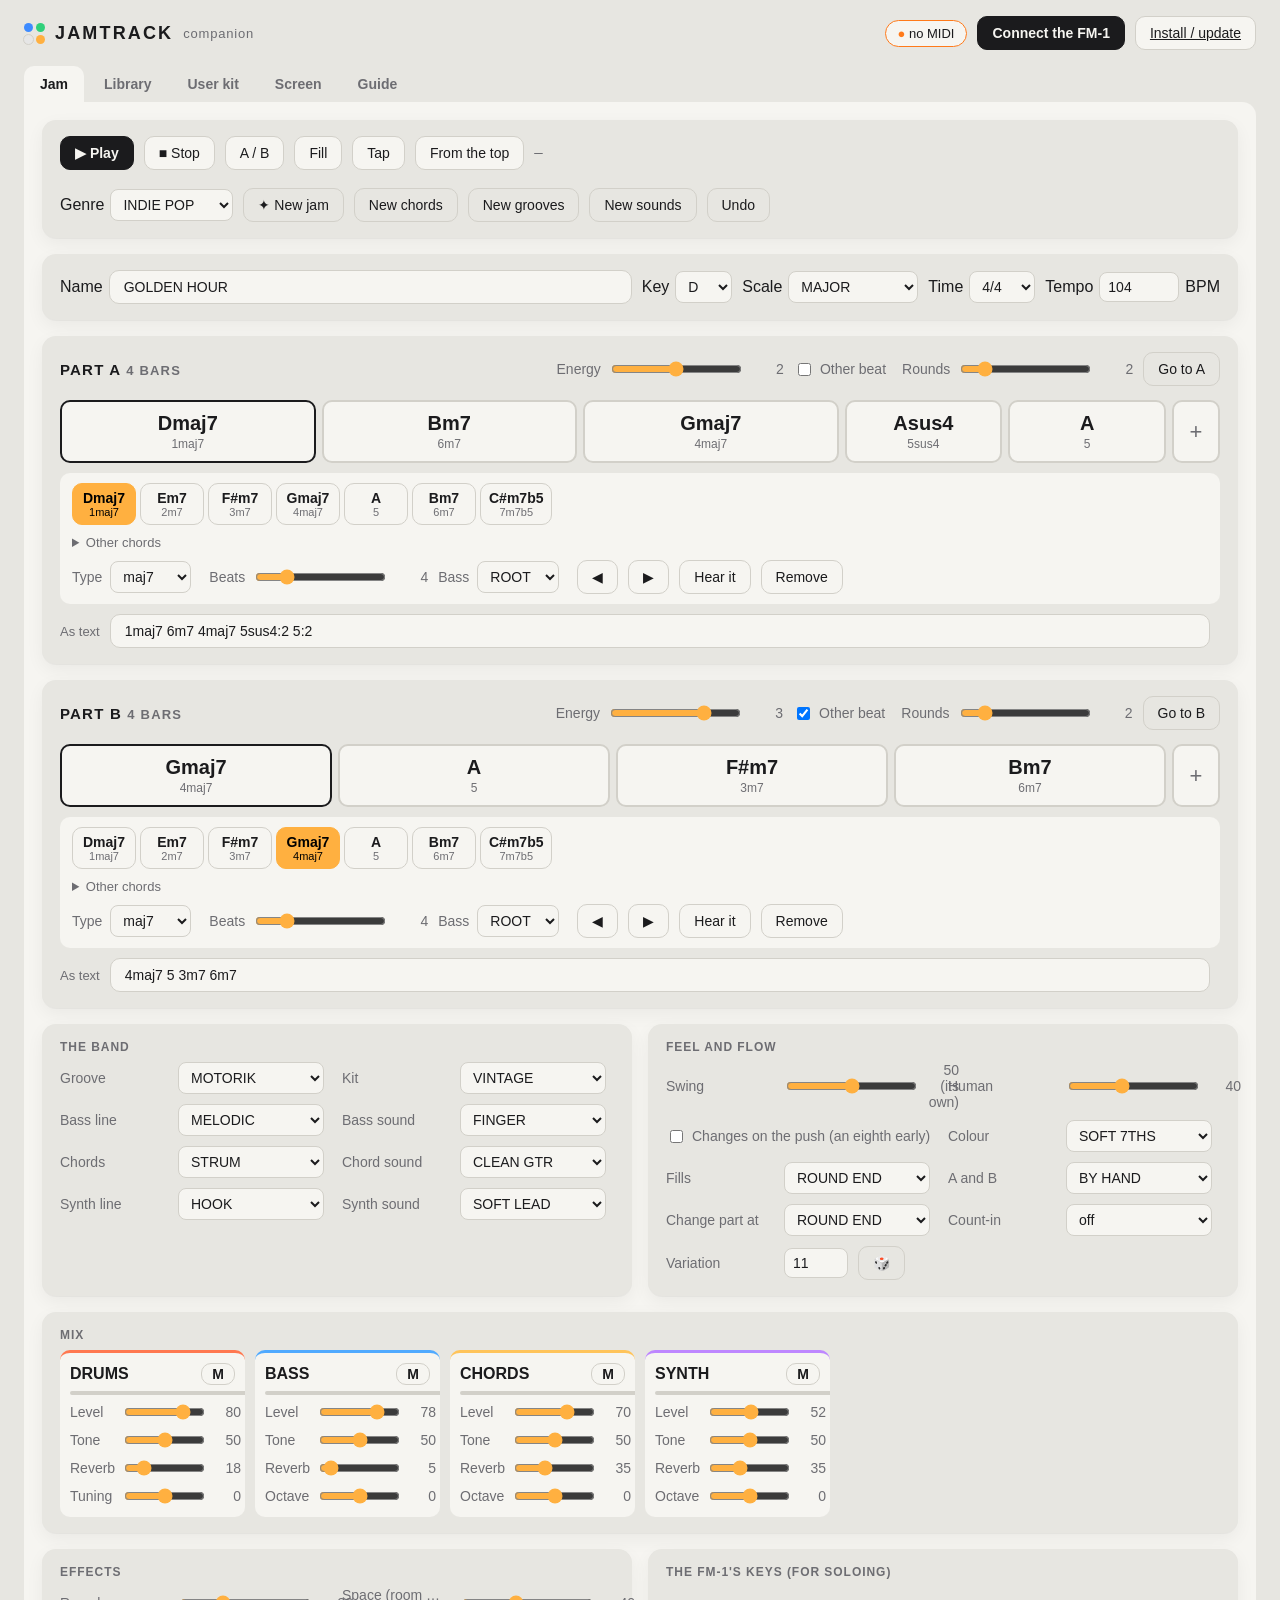
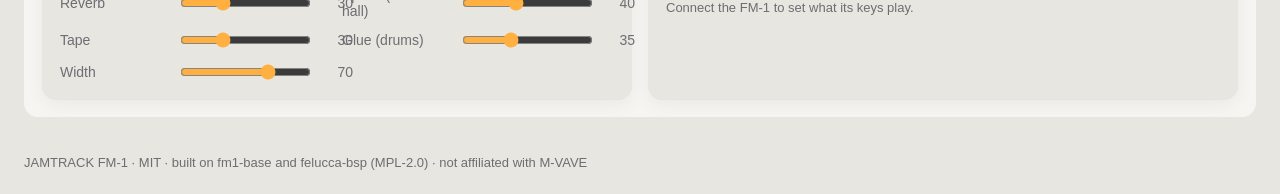
==== companion/index.html @ 39dc0512 "JAMTRACK 0.1: a backing band for the M-VAVE FM-1 Drums, bass, chords and a synth line that follow a " ====
<!doctype html>
<!-- SPDX-License-Identifier: MIT -->
<!-- Copyright (c) 2026 Philip Bos -->
<html lang="en">
<head>
<meta charset="utf-8">
<meta name="viewport" content="width=device-width, initial-scale=1">
<title>JAMTRACK Companion</title>
<meta name="description" content="Edit, save and share jams for JAMTRACK, the backing-band firmware for the M-VAVE FM-1">
<link rel="stylesheet" href="app.css">
<link rel="stylesheet" href="jam.css">
<link rel="icon" href="data:image/svg+xml,%3Csvg xmlns='http://www.w3.org/2000/svg' viewBox='0 0 32 32'%3E%3Crect width='32' height='32' rx='7' fill='%23111'/%3E%3Crect x='6' y='16' width='4' height='10' rx='1' fill='%23ffb040'/%3E%3Crect x='12' y='9' width='4' height='17' rx='1' fill='%23ffb040'/%3E%3Crect x='18' y='13' width='4' height='13' rx='1' fill='%23ffb040'/%3E%3Crect x='24' y='6' width='4' height='20' rx='1' fill='%23ffb040'/%3E%3C/svg%3E">
</head>
<body>
<header class="top">
  <div class="brand">
    <span class="dots"><i class="c1"></i><i class="c2"></i><i class="c3"></i><i class="c4"></i></span>
    <span class="name">JAMTRACK</span><span class="sub">companion</span>
  </div>
  <div class="conn">
    <span id="status" class="pill off">not connected</span>
    <button type="button" id="connect" class="primary">Connect the FM-1</button>
    <a class="btn" href="flasher/">Install / update</a>
  </div>
</header>

<nav class="tabs" role="tablist">
  <button type="button" role="tab" data-tab="jam" aria-selected="true">Jam</button>
  <button type="button" role="tab" data-tab="library">Library</button>
  <button type="button" role="tab" data-tab="kit">User kit</button>
  <button type="button" role="tab" data-tab="screen">Screen</button>
  <button type="button" role="tab" data-tab="guide">Guide</button>
</nav>

<main>
  <!-- ================================================================ the jam -->
  <section id="tab-jam" class="tab" role="tabpanel">
    <div class="card transport">
      <div class="row wrap gap between">
        <div class="row gap wrap">
          <button type="button" id="t-play" class="primary">▶ Play</button>
          <button type="button" id="t-stop">■ Stop</button>
          <button type="button" id="t-part">A / B</button>
          <button type="button" id="t-fill">Fill</button>
          <button type="button" id="t-tap">Tap</button>
          <button type="button" id="t-top">From the top</button>
        </div>
        <div class="live mono" id="live">—</div>
      </div>
      <div class="row wrap gap gen">
        <label>Genre <select id="g-genre"></select></label>
        <button type="button" id="g-all" class="ghost">✦ New jam</button>
        <button type="button" id="g-prog" class="ghost">New chords</button>
        <button type="button" id="g-groove" class="ghost">New grooves</button>
        <button type="button" id="g-sound" class="ghost">New sounds</button>
        <button type="button" id="g-undo" class="ghost">Undo</button>
      </div>
      <p id="jam-msg" class="msg" role="status"></p>
    </div>

    <div class="card">
      <div class="row wrap gap">
        <label class="grow">Name <input id="j-name" maxlength="15" spellcheck="false"></label>
        <label>Key <select id="j-key"></select></label>
        <label>Scale <select id="j-mode"></select></label>
        <label>Time <select id="j-meter"></select></label>
        <label>Tempo <input id="j-bpm" type="number" min="40" max="240" step="0.5"> BPM</label>
      </div>
    </div>

    <div class="parts">
      <div class="card part" data-part="0"></div>
      <div class="card part" data-part="1"></div>
    </div>

    <div class="grid2">
      <div class="card"><h3>The band</h3><div id="band" class="fields"></div></div>
      <div class="card"><h3>Feel and flow</h3><div id="feel" class="fields"></div></div>
      <div class="card"><h3>Mix</h3><div id="mix" class="mixer"></div></div>
      <div class="card"><h3>Effects</h3><div id="fx" class="fields"></div></div>
      <div class="card"><h3>The FM-1's keys (for soloing)</h3><div id="keys" class="fields"></div></div>
    </div>
  </section>

  <!-- ================================================================ the library -->
  <section id="tab-library" class="tab" role="tabpanel" hidden>
    <div class="card">
      <div class="row between wrap gap">
        <h2>On the FM-1</h2>
        <div class="row gap"><button type="button" id="lib-refresh" class="ghost">Refresh</button>
          <button type="button" id="lib-backup" class="ghost">Back up all as a file</button></div>
      </div>
      <p class="muted small">32 places for your jams. <b>Save here</b> stores the jam that is playing.</p>
      <ol id="lib-user" class="slots"></ol>
      <p id="lib-msg" class="msg" role="status"></p>
    </div>
    <div class="card">
      <div class="row between wrap gap">
        <h2>On this computer</h2>
        <div class="row gap"><label class="btn">Import jam files <input type="file" id="lib-import" accept=".json,.jam" multiple hidden></label>
          <button type="button" id="lib-keep" class="ghost">Keep the jam playing here</button></div>
      </div>
      <p class="muted small">Kept in this browser, and as files you can share: as many as you like.</p>
      <ol id="lib-local" class="slots"></ol>
    </div>
    <div class="card">
      <h2>Factory jams</h2>
      <ol id="lib-factory" class="slots"></ol>
    </div>
  </section>

  <!-- ================================================================ the user kit -->
  <section id="tab-kit" class="tab" role="tabpanel" hidden>
    <div class="card">
      <div class="row between wrap gap">
        <h2>The user kit</h2>
        <span id="kit-free" class="muted mono"></span>
      </div>
      <p class="muted small">One sample a drum. Drop a WAV on a drum, or press its <b>Choose</b>. A drum left empty plays the
        STUDIO kit's. On the FM-1: <b>ENV</b> → SOUNDS → KIT: <b>USER</b>. Bright drums (hats, cymbals, percussion) are kept
        as 8-bit mu-law, which never hisses; the others as ADPCM, which holds twice as long.</p>
      <ol id="kit-list" class="slots kit"></ol>
      <div class="progress" hidden id="kit-prog"><i></i></div>
      <p id="kit-msg" class="msg" role="status"></p>
    </div>
  </section>

  <!-- ================================================================ the screen -->
  <section id="tab-screen" class="tab" role="tabpanel" hidden>
    <div class="card screen-card">
      <div class="row between wrap gap">
        <h2>The FM-1's screen</h2>
        <div class="row gap"><span id="mr-rate" class="muted mono"></span>
          <label class="chk"><input type="checkbox" id="mr-control"> Play it from here</label>
          <button type="button" id="mr-shot" class="ghost">Save PNG</button></div>
      </div>
      <div class="device">
        <canvas id="mr-canvas" width="240" height="240" class="lcd" aria-label="the FM-1's screen, live"></canvas>
        <div id="panel" class="panel" aria-label="the FM-1's panel"></div>
      </div>
      <p id="mr-msg" class="msg" role="status">Connect the FM-1: its screen shows here, pixel for pixel.</p>
    </div>
  </section>

  <!-- ================================================================ the guide -->
  <section id="tab-guide" class="tab guide" role="tabpanel" hidden>
    <div class="card">
      <h2>JAMTRACK in a minute</h2>
      <ol>
        <li><b>PLAY</b> starts the band, <b>PLAY</b> again stops it. <b>REC</b> taps the tempo.</li>
        <li><b>SEQ</b> switches between part <b>A</b> and part <b>B</b> (a verse and a chorus): the change comes at the end of the
          progression, with a fill. Hold <b>SEQ</b> for a fill now.</li>
        <li>Turn <b>ALGORITHM</b> to pick a genre and <b>PRESETS</b> to browse its jams; the one you stop on starts 2 s later, at the next bar (<b>OCT+</b>: now, <b>OCT-</b>: never mind). The last in each genre's list makes a new one.</li>
        <li>Press <b>ARP</b> for a new jam in the genre <b>ALGORITHM</b> shows. On a page group it changes only that: the
          chords on EDIT, the grooves on LFO, the sounds on ENV. <b>OCT-</b> and <b>OCT+</b> together undo.</li>
        <li>Hold <b>SEL</b> and press a key: the jam moves to that key. The numbers stay, so the song stays.</li>
        <li>The keys play along on their own sound (a lead, by default): hold <b>SEL</b> and turn <b>SELECT</b> to change it, or GLO → KEYS. Their lights show the chord playing (bright) and the scale (dim).</li>
        <li><b>SAVE</b>, then <b>SAVE</b> again, keeps the jam in one of 32 places.</li>
      </ol>
    </div>
    <div class="card">
      <h2>Nashville numbers</h2>
      <p>Chords are written by their place in the key: in C major <b>1</b> is C, <b>4</b> is F, <b>5</b> is G, <b>6m</b> is
        A minor. Change the key and the whole progression moves with it. Leave the quality out and the scale picks it
        (AUTO; the jam's COLOR turns those into 7ths and 9ths). Write one in to choose: <code>maj7 m7 7 m7b5 sus2 sus4 add9
        maj9 m9 9 6 m6 7sus4 m11 dim dim7 + mM7 madd9 13 6/9 5</code>. <code>b7</code> and <code>#4</code> are borrowed
        chords; <code>/3 /5 /7</code> put that note in the bass, <code>/1</code> the key's root (a pedal); <code>:2</code>
        makes a chord last two beats (one bar when left out).</p>
      <p class="mono">1maj7 6m7 4maj7 5sus4:2 5:2 &nbsp;·&nbsp; 1m7 47 &nbsp;·&nbsp; 17:16 47:8 17:8 57:4 47:4 17:4 57:4</p>
    </div>
    <div class="card">
      <h2>With a loop pedal</h2>
      <p>Connect the pedal's MIDI out to the FM-1's MIDI in (the 3.5 mm TRS jack, or USB through a computer). Set the
        pedal to send <b>MIDI clock</b> and <b>START/STOP</b>. Then:</p>
      <ul>
        <li>JAMTRACK follows the pedal's tempo whenever its clock runs (the screen shows <b>EXT</b> instead of BPM).</li>
        <li>The pedal's START starts the band on its first clock tick, which is the downbeat. Its STOP stops the band.</li>
        <li>Record a loop at the pedal's tempo, then start the band from the pedal: they play in time, every round.</li>
        <li>No clock from your pedal? Tap the tempo with <b>REC</b> (or a footswitch on CC 83) while you play.</li>
      </ul>
      <p>GLO → MIDI: <b>CLOCK IN</b> (FOLLOW or IGNORE), <b>CLOCK OUT</b> over USB, the <b>CHANNEL</b>, <b>START/STOP</b> from MIDI.</p>
    </div>
    <div class="card">
      <h2>MIDI control (footswitches)</h2>
      <table class="cc">
        <tr><th>CC</th><th>does</th><th>CC</th><th>does</th></tr>
        <tr><td>80</td><td>play / stop</td><td>88–91</td><td>mute drums, bass, chords, synth (toggle)</td></tr>
        <tr><td>81</td><td>part A / B</td><td>92 / 93</td><td>part A / part B</td></tr>
        <tr><td>82</td><td>fill</td><td>24–27</td><td>mute drums, bass, chords, synth (held: 127 on, 0 off)</td></tr>
        <tr><td>83</td><td>tap tempo</td><td>20–23</td><td>level of drums, bass, chords, synth</td></tr>
        <tr><td>84</td><td>from the top</td><td>1</td><td>energy of the part</td></tr>
        <tr><td>85 / 86</td><td>next / previous jam</td><td>PC n</td><td>jam n (0–31 yours, 32 on the factory's)</td></tr>
        <tr><td>87</td><td>stop (with the ending, if STOP MODE says)</td><td>notes</td><td>played on the synth's sound</td></tr>
      </table>
      <p class="muted small">A footswitch's press (value 64 or more after less) acts; its release does nothing.</p>
    </div>
    <div class="card">
      <h2>The panel</h2>
      <table class="cc">
        <tr><td>PLAY</td><td>start / stop</td><td>HOME</td><td>the PLAY page (held: what this page does)</td></tr>
        <tr><td>SEQ</td><td>part A / B (held: fill)</td><td>EDIT</td><td>the progression: SELECT picks a chord, keys set its number (C = 1), OCT+ adds, OCT- removes</td></tr>
        <tr><td>REC</td><td>tap tempo (held: from the top)</td><td>ENV</td><td>SOUNDS · MIX · TONE · REVERB SENDS · OCTAVES</td></tr>
        <tr><td>ARP</td><td>generate (held: a whole new jam)</td><td>LFO</td><td>STYLES · FEEL · PART · FLOW</td></tr>
        <tr><td>SEL</td><td>edit part A or B (held + key: the key)</td><td>FX</td><td>EFFECTS (held + keys: mutes, fill, break)</td></tr>
        <tr><td>SAVE</td><td>save the jam</td><td>GLO</td><td>SONG · MIDI · SYSTEM · KEYS · USER KIT</td></tr>
        <tr><td>SELECT</td><td>tempo (EDIT: the chord; SEL held: the keys' sound)</td><td>ALGORITHM</td><td>the genre: PRESETS browses it, ARP draws from it</td></tr>
        <tr><td>PRESETS</td><td>browse the jams</td><td>K1–K4</td><td>the page's four settings</td></tr>
      </table>
    </div>
  </section>
</main>

<footer class="foot muted small">JAMTRACK FM-1 · MIT · built on fm1-base and felucca-bsp (MPL-2.0) · not affiliated with M-VAVE</footer>
<script type="module" src="app.js"></script>
</body>
</html>
---- companion/app.css ----
/* SPDX-License-Identifier: MIT
 * Copyright (c) 2026 Philip Bos */
:root {
  --bg: #e7e6e1; --card: #f6f5f1; --ink: #1b1b1d; --muted: #6d6d72; --line: #d2d0c9; --screen: #000;
  --k1: #3d8bff; --k2: #30d07a; --k3: #9a9aa2; --k3s: #e6e6e6; --k4: #ff7a1a; --rec: #ff3c3c;
  --radius: 14px; --shadow: 0 1px 0 rgba(0,0,0,.04), 0 6px 18px rgba(0,0,0,.05);
  font-family: ui-sans-serif, -apple-system, "Segoe UI", Roboto, "Helvetica Neue", Arial, sans-serif;
  color-scheme: light;
}
@media (prefers-color-scheme: dark) {
  :root { --bg: #131315; --card: #1c1c1f; --ink: #ececec; --muted: #8d8d95; --line: #2c2c31; --k3: #c8c8cc; color-scheme: dark; }
}
* { box-sizing: border-box; }
[hidden] { display: none !important; }
html, body { margin: 0; background: var(--bg); color: var(--ink); }
body { min-height: 100vh; display: flex; flex-direction: column; }
a { color: inherit; }
h2 { font-size: 15px; letter-spacing: .08em; text-transform: uppercase; margin: 0 0 12px; font-weight: 700; }
h3 { font-size: 12px; letter-spacing: .08em; text-transform: uppercase; color: var(--muted); margin: 0 0 8px; }
code, .mono { font-family: ui-monospace, "SF Mono", Menlo, Consolas, monospace; font-size: 12px; }
.muted { color: var(--muted); } .small { font-size: 13px; }
.row { display: flex; align-items: center; } .between { justify-content: space-between; } .wrap { flex-wrap: wrap; }
.gap { gap: 10px; }
button, .btn, select, input[type=text], input:not([type]) {
  font: inherit; font-size: 14px; border-radius: 10px; border: 1px solid var(--line); background: var(--card); color: var(--ink);
  padding: 8px 14px; cursor: pointer;
}
input:not([type]) { cursor: text; width: 17ch; text-transform: uppercase; }
button:hover:not(:disabled), .btn:hover { border-color: var(--muted); }
button:disabled { opacity: .45; cursor: default; }
button.primary { background: var(--ink); color: var(--card); border-color: var(--ink); font-weight: 600; }
button.ghost { background: transparent; }
button.toggle[aria-pressed=true] { background: var(--k2); border-color: var(--k2); color: #000; font-weight: 700; }
#snd-freeze[aria-pressed=true] { background: var(--k1); border-color: var(--k1); }
button:focus-visible, .btn:focus-within { outline: 2px solid var(--k1); outline-offset: 2px; }

.top { display: flex; justify-content: space-between; align-items: center; padding: 16px 24px; gap: 12px; flex-wrap: wrap; }
.brand { display: flex; align-items: center; gap: 10px; }
.brand .name { font-weight: 800; letter-spacing: .14em; font-size: 18px; }
.brand .sub { color: var(--muted); font-size: 13px; letter-spacing: .06em; }
.dots { display: grid; grid-template-columns: 9px 9px; gap: 3px; }
.dots i { width: 9px; height: 9px; border-radius: 50%; display: block; }
.c1 { background: var(--k1); } .c2 { background: var(--k2); } .c3 { background: var(--k3s); outline: 1px solid var(--line); } .c4 { background: var(--k4); }
.conn { display: flex; align-items: center; gap: 10px; }
.pill { border-radius: 99px; padding: 5px 12px; font-size: 13px; border: 1px solid var(--line); background: var(--card); }
.pill.on { border-color: var(--k2); } .pill.on::before { content: "● "; color: var(--k2); }
.pill.warn { border-color: var(--k4); } .pill.warn::before { content: "● "; color: var(--k4); }
.pill.off::before { content: "● "; color: var(--muted); }

.tabs { display: flex; gap: 4px; padding: 0 24px; overflow-x: auto; }
.tabs button { border: none; background: none; border-radius: 10px 10px 0 0; padding: 10px 16px; font-weight: 600; color: var(--muted); }
.tabs button[aria-selected=true] { background: var(--card); color: var(--ink); }
main { flex: 1; padding: 0 24px 24px; }
.tab { background: var(--card); border-radius: 0 var(--radius) var(--radius) var(--radius); padding: 18px; display: grid; gap: 16px; }
.card { background: var(--bg); border-radius: var(--radius); padding: 16px 18px; box-shadow: var(--shadow); min-width: 0; }
.foot { padding: 14px 24px 24px; }
.msg { min-height: 1.2em; margin: 10px 0 0; font-size: 14px; } .msg.err { color: var(--rec); } .msg.ok { color: var(--k2); }
.note { border-left: 3px solid var(--k4); padding: 6px 12px; font-size: 14px; }
.note:empty { display: none; }

/* the bank */
.bank-map { display: grid; grid-template-columns: repeat(46, 1fr); gap: 2px; margin: 4px 0 14px; }
.bank-map i { aspect-ratio: 1; border-radius: 2px; background: var(--line); display: block; }
.slots { list-style: none; padding: 0; margin: 0; display: grid; gap: 6px; }
.slots li { display: grid; grid-template-columns: 30px 14px minmax(0, 1fr) auto; gap: 10px; align-items: center;
  background: var(--card); border-radius: 10px; padding: 8px 10px; }
.slots .num { font-weight: 700; color: var(--muted); font-variant-numeric: tabular-nums; }
.slots .sw { width: 12px; height: 12px; border-radius: 3px; }
.slots .nm { font-weight: 600; letter-spacing: .04em; overflow: hidden; text-overflow: ellipsis; white-space: nowrap; }
.slots .meta { color: var(--muted); font-size: 12px; font-weight: 400; margin-left: 8px; }
.slots .acts { display: flex; gap: 4px; }
.slots .acts button { padding: 4px 9px; font-size: 13px; }
.slots li.empty .nm { color: var(--muted); font-weight: 400; }
.slots li.current { outline: 2px solid var(--k4); }
.badge { font-size: 10px; letter-spacing: .08em; padding: 2px 6px; border-radius: 6px; background: var(--line); margin-left: 6px; vertical-align: 1px; }
.badge.bad { background: var(--rec); color: #fff; }

.drop { display: block; border: 2px dashed var(--line); border-radius: 12px; padding: 22px; text-align: center; cursor: pointer; }
.addsrc { display: grid; grid-template-columns: 1fr 1fr; gap: 12px; }
.addsrc .drop { display: flex; align-items: center; justify-content: center; }
.recstart { display: grid; gap: 4px; width: 100%; text-align: left; padding: 18px 20px; border: 2px dashed var(--line);
  border-radius: 12px; background: transparent; }
.recstart b { color: var(--rec); font-size: 15px; } .recstart span { color: var(--muted); font-size: 13px; }
.recstart:hover:not(:disabled) { border-color: var(--rec); }
.reclive { display: grid; gap: 10px; border: 2px solid var(--line); border-radius: 12px; padding: 12px 14px; }
.reclive p { margin: 0; }
.meter { width: 220px; height: 18px; border-radius: 4px; background: var(--card); }
button.recbtn { color: var(--rec); border-color: var(--rec); }
#tk-mon, #tk-rec { width: 148px; min-width: 148px; text-align: center; white-space: nowrap; }   /* one size, whatever they say */
button.recbtn[aria-pressed=true] { background: var(--rec); color: #fff; animation: recpulse 1.2s ease-in-out infinite; }
@keyframes recpulse { 50% { opacity: .75; } }
@media (prefers-reduced-motion: reduce) { button.recbtn[aria-pressed=true] { animation: none; } }
.takes-card { display: grid; gap: 12px; } .takes-card h2 { margin: 0; } .takes-card .msg { margin: 0; }
.takes-card .recstart { padding: 14px 18px; }
.takes { list-style: none; padding: 0; margin: 0; display: grid; gap: 6px; }
.takes:empty { display: none; }
.takes li { display: grid; grid-template-columns: 70px minmax(0, 1fr) auto; gap: 10px; align-items: center;
  background: var(--card); border-radius: 10px; padding: 8px 10px; }
.takes .num { font-weight: 700; color: var(--rec); font-size: 12px; letter-spacing: .06em; }
.takes .nm { font-weight: 600; overflow: hidden; text-overflow: ellipsis; white-space: nowrap; font-size: 14px; }
.takes .meta { color: var(--muted); font-size: 12px; font-weight: 400; margin-left: 8px; }
.takes .acts { display: flex; gap: 4px; } .takes .acts button { padding: 4px 9px; font-size: 13px; }
.drop.over { border-color: var(--k1); background: color-mix(in srgb, var(--k1) 8%, transparent); }
.screen { background: var(--screen); border-radius: 10px; display: block; width: 100%; }
.wave { height: 160px; margin: 12px 0; cursor: ew-resize; touch-action: none; }
#editor { display: grid; gap: 12px; }
#editor label { font-size: 14px; display: flex; gap: 8px; align-items: center; }
.quality { border: 1px solid var(--line); border-radius: 10px; padding: 8px 12px 12px; }
.quality legend { font-size: 12px; color: var(--muted); padding: 0 6px; }
.rate { border: 1px solid var(--line); border-radius: 10px; padding: 8px 12px; cursor: pointer; display: grid !important; gap: 2px !important; min-width: 120px; }
.rate input { display: none; }
.rate:has(input:checked) { border-color: var(--ink); background: var(--card); }
.rate b { font-size: 14px; } .rate span { font-size: 12px; color: var(--muted); } .rate.nofit span { color: var(--rec); }
.chk { gap: 6px !important; }
.progress { flex: 1; height: 8px; border-radius: 4px; background: var(--line); overflow: hidden; min-width: 120px; }
.progress i { display: block; height: 100%; width: 0; background: var(--k4); transition: width .15s; }
.factory { display: grid; grid-template-columns: repeat(auto-fill, minmax(210px, 1fr)); gap: 6px; margin: 8px 0 12px; }
.factory label { display: flex; gap: 8px; align-items: center; background: var(--card); border-radius: 10px; padding: 8px 10px; font-size: 14px; }
.factory .meta { color: var(--muted); font-size: 12px; margin-left: auto; }
.factory .there { color: var(--k2); font-size: 12px; margin-left: auto; }

/* sound */
.pages { display: grid; grid-template-columns: repeat(auto-fill, minmax(300px, 1fr)); gap: 12px; }
.page h3 { display: flex; justify-content: space-between; }
.knobs { display: grid; grid-template-columns: repeat(4, 1fr); gap: 4px; }
.knob { display: grid; justify-items: center; gap: 2px; user-select: none; touch-action: none; cursor: ns-resize; padding: 4px 0; border-radius: 10px; }
.knob:focus-visible { outline: 2px solid var(--k1); }
.knob svg { width: 54px; height: 54px; }
.knob .lab { font-size: 10px; letter-spacing: .08em; color: var(--muted); }
.knob .val { font-size: 13px; font-weight: 700; font-variant-numeric: tabular-nums; }
.knob.empty { visibility: hidden; }
.knob.locked .lab::after { content: " 🔒"; }
.presets { display: grid; grid-template-columns: 1fr 1fr; gap: 16px; }
.plist { list-style: none; padding: 0; margin: 0; display: grid; gap: 4px; }
.plist li { display: flex; gap: 6px; align-items: center; background: var(--card); border-radius: 8px; padding: 5px 8px; font-size: 14px; }
.plist li .n { flex: 1; overflow: hidden; text-overflow: ellipsis; white-space: nowrap; }
.plist li.unused .n { color: var(--muted); }
.plist button { padding: 3px 8px; font-size: 12px; }

/* screen */
.device { display: flex; flex-wrap: wrap; gap: 24px; align-items: flex-start; }
.lcd { width: 480px; max-width: 100%; aspect-ratio: 1; image-rendering: pixelated; border-radius: 12px; background: #000;
  border: 10px solid #0b0b0c; box-shadow: 0 0 0 1px var(--line); }
.panel { display: grid; gap: 12px; flex: 1; min-width: 280px; }
.panel .encs { display: grid; grid-template-columns: repeat(7, 1fr); gap: 6px; }
.panel .enc { display: grid; justify-items: center; font-size: 10px; color: var(--muted); gap: 4px; }
.panel .enc span.dial { width: 34px; height: 34px; border-radius: 50%; background: #2a2a2e; border: 3px solid var(--line); display: block; touch-action: none; cursor: ns-resize; }
.panel .enc:nth-child(4) .dial { border-color: var(--k1); } .panel .enc:nth-child(5) .dial { border-color: var(--k2); }
.panel .enc:nth-child(6) .dial { border-color: var(--k3s); } .panel .enc:nth-child(7) .dial { border-color: var(--k4); }
.panel .btns { display: grid; grid-template-columns: repeat(7, 1fr); gap: 6px; }
.panel .btns button { font-size: 11px; padding: 8px 2px; letter-spacing: .04em; }
.panel .btns button.lit { background: var(--k4); color: #000; border-color: var(--k4); }
.panel .btns button.lit.play { background: var(--k2); border-color: var(--k2); }
.keys { position: relative; height: 96px; }
.keys button { position: absolute; padding: 0; border-radius: 0 0 6px 6px; }
.keys .w { height: 96px; background: #f2f2f0; border-color: #bbb; }
.keys .b { height: 58px; background: #222; border-color: #000; z-index: 1; }
.keys .lit.w { background: var(--k4); } .keys .lit.b { background: var(--k4); }
.panel.off { opacity: .5; pointer-events: none; }

/* flash */
.fw { display: grid; gap: 4px; margin-bottom: 12px; }
.checks { list-style: none; padding: 0; margin: 0 0 12px; display: grid; gap: 6px; }
.checks li { padding: 8px 12px 8px 36px; background: var(--card); border-radius: 10px; position: relative; font-size: 14px; }
.checks li::before { content: "○"; position: absolute; left: 12px; color: var(--muted); }
.checks li.ok::before { content: "✓"; color: var(--k2); font-weight: 800; }
.checks li.bad::before { content: "✕"; color: var(--rec); font-weight: 800; }
.checks li.manual { padding-left: 12px; } .checks li.manual::before { content: ""; }
.checks label { display: flex; gap: 10px; align-items: center; cursor: pointer; }
.steps { padding-left: 20px; display: grid; gap: 4px; font-size: 14px; }
.steps li { color: var(--muted); } .steps li.now { color: var(--ink); font-weight: 700; } .steps li.done { color: var(--k2); }
.safe { padding-left: 18px; display: grid; gap: 6px; font-size: 14px; }
.prose { font-size: 15px; line-height: 1.5; } .prose table { border-collapse: collapse; width: 100%; font-size: 14px; }
.prose td, .prose th { border-bottom: 1px solid var(--line); padding: 5px 8px; text-align: left; vertical-align: top; }
.prose th { font-size: 12px; text-transform: uppercase; letter-spacing: .06em; color: var(--muted); }
kbd { border: 1px solid var(--line); border-bottom-width: 2px; border-radius: 5px; padding: 0 5px; font-size: 12px; background: var(--card); }

@media (max-width: 640px) {
  .top, .tabs, main { padding-left: 16px; padding-right: 16px; }
  .tab { padding: 12px; border-radius: 0 0 var(--radius) var(--radius); }
  .presets { grid-template-columns: 1fr; }
  .bank-map { grid-template-columns: repeat(23, 1fr); }
  .slots li { grid-template-columns: 24px 10px minmax(0, 1fr); }
  .slots .acts { grid-column: 1 / -1; justify-content: flex-end; }
  .addsrc { grid-template-columns: 1fr; }
  .takes li { grid-template-columns: 60px minmax(0, 1fr); } .takes .acts { grid-column: 1 / -1; justify-content: flex-end; }
  .panel .btns { grid-template-columns: repeat(4, 1fr); }
}

/* the manual */
.tablink { padding: 10px 16px; font-weight: 600; color: var(--muted); text-decoration: none; }
.tablink:hover { color: var(--ink); }
.manual { display: grid; gap: 16px; }
.manual section { background: var(--bg); border-radius: var(--radius); padding: 18px 20px; box-shadow: var(--shadow); }
.manual h2 { margin-bottom: 10px; }
.manual h3 { margin: 16px 0 6px; }

.manual .steps { counter-reset: s; list-style: none; padding: 0; display: grid; gap: 10px; }
.manual .steps li { counter-increment: s; position: relative; padding: 10px 12px 10px 52px; background: var(--card); border-radius: 12px; }
.manual .steps li::before { content: counter(s); position: absolute; left: 12px; top: 9px; width: 28px; height: 28px; border-radius: 50%;
  background: var(--ink); color: var(--card); display: grid; place-items: center; font-weight: 800; }
.manual .shots { display: flex; flex-wrap: wrap; gap: 14px; }
.manual figure { margin: 0; width: 240px; }
.manual figure img { width: 240px; height: 240px; image-rendering: pixelated; border-radius: 10px; border: 6px solid #0b0b0c; display: block; }
.manual figcaption { font-size: 13px; color: var(--muted); margin-top: 6px; }
.manual .k1 { color: var(--k1); } .manual .k2 { color: var(--k2); } .manual .k3 { color: var(--k3); } .manual .k4 { color: var(--k4); }
.manual .tip { border-left: 3px solid var(--k2); padding: 4px 12px; }
.manual details { background: var(--card); border-radius: 10px; padding: 8px 12px; margin: 6px 0; }
.manual summary { cursor: pointer; font-weight: 600; }

/* ---------------------------------------------------------------- the Sound page */
.sound { gap: 14px; }
.sound .note { margin: 0; }
.stage { display: grid; gap: 10px; }
.stage-top { display: flex; justify-content: space-between; align-items: flex-end; gap: 12px; flex-wrap: wrap; }
.stage-top h2 { font-size: 22px; letter-spacing: .1em; margin: 0; }
.transport { display: flex; gap: 6px; flex-wrap: wrap; }
button.big { font-size: 15px; font-weight: 800; letter-spacing: .08em; padding: 11px 16px; border-radius: 12px; min-width: 52px; }
#snd-play[aria-pressed=true] { background: var(--k2); border-color: var(--k2); color: #000; }
#snd-freeze[aria-pressed=true] { background: var(--k1); border-color: var(--k1); color: #fff; }
#snd-listen.on { background: #fff; color: #000; border-color: #fff; box-shadow: 0 0 0 3px var(--k4); }
#snd-random:active { transform: rotate(-6deg); }
.wavebox { position: relative; }
.wavebox canvas { height: 170px; cursor: ew-resize; touch-action: none; border-radius: 12px; }
.stg-loading { position: absolute; inset: 0; display: grid; place-items: center; color: #aaa; font-size: 13px; letter-spacing: .06em;
  background: repeating-linear-gradient(90deg, rgba(255,255,255,.03) 0 20px, transparent 20px 40px); border-radius: 12px; }
.chips { display: flex; flex-wrap: wrap; gap: 6px; }
.chip { padding: 6px 10px; border-radius: 99px; font-size: 13px; display: inline-flex; gap: 6px; align-items: center; }
.chip b { font-size: 11px; color: var(--muted); font-variant-numeric: tabular-nums; }
.chip[aria-checked=true] { background: var(--k4); border-color: var(--k4); color: #000; font-weight: 700; }
.chip[aria-checked=true] b { color: #000; }
.chip.empty { opacity: .45; }

.modes { display: grid; grid-template-columns: repeat(6, 1fr); gap: 8px; }
.mode { display: grid; justify-items: start; gap: 2px; text-align: left; padding: 10px 12px; border-radius: 14px; min-width: 0; }
.mode svg { width: 34px; height: 24px; color: var(--muted); }
.mode b { font-size: 14px; letter-spacing: .1em; }
.mode span { font-size: 12px; color: var(--muted); line-height: 1.25; }
.mode[aria-checked=true] { border-width: 2px; }
.mode.m0[aria-checked=true] { border-color: var(--k1); } .mode.m0[aria-checked=true] svg { color: var(--k1); }
.mode.m1[aria-checked=true] { border-color: var(--k3); } .mode.m1[aria-checked=true] svg { color: var(--ink); }
.mode.m2[aria-checked=true] { border-color: var(--k4); } .mode.m2[aria-checked=true] svg { color: var(--k4); }
.mode.m3[aria-checked=true] { border-color: var(--k2); } .mode.m3[aria-checked=true] svg { color: var(--k2); }
.mode.m4[aria-checked=true] { border-color: #ff4d5e; } .mode.m4[aria-checked=true] svg { color: #ff4d5e; }
.mode.m5[aria-checked=true] { border-color: #a879ff; } .mode.m5[aria-checked=true] svg { color: #a879ff; }
.mode[aria-checked=true] { background: var(--card); box-shadow: var(--shadow); }

.perform { display: grid; grid-template-columns: minmax(0, 3fr) minmax(260px, 2fr); gap: 14px; }
.macros { display: grid; grid-template-columns: repeat(4, 1fr); gap: 10px 4px; }
.knob.big svg { width: 80px; height: 80px; }
.knob.big .lab { font-size: 11px; font-weight: 700; }
.knob.big .val { font-size: 15px; }
.knob.active svg { transform: scale(1.04); }
.xycard { display: grid; grid-template-rows: auto 1fr; }
.xycard select { padding: 4px 8px; font-size: 12px; }
.xy { position: relative; min-height: 220px; border-radius: 14px; background: #000; touch-action: none; cursor: crosshair; overflow: hidden;
  background-image: linear-gradient(rgba(255,255,255,.06) 1px, transparent 1px), linear-gradient(90deg, rgba(255,255,255,.06) 1px, transparent 1px);
  background-size: 25% 25%; }
.xy i { position: absolute; width: 26px; height: 26px; margin: -13px 0 0 -13px; border-radius: 50%; background: var(--k4);
  box-shadow: 0 0 0 6px rgba(255,122,26,.25), 0 0 24px rgba(255,122,26,.6); pointer-events: none; transition: box-shadow .1s; }
.xy.active i { box-shadow: 0 0 0 10px rgba(255,122,26,.3), 0 0 40px rgba(255,122,26,.9); }
.xy span { position: absolute; left: 10px; bottom: 8px; color: #aaa; pointer-events: none; }

.kb { position: relative; height: 130px; user-select: none; touch-action: none; margin-top: 6px; }
.kb .key { position: absolute; top: 0; box-sizing: border-box; border-radius: 0 0 8px 8px; display: flex; align-items: flex-end;
  justify-content: center; font-size: 10px; padding-bottom: 6px; cursor: pointer; }
.kb .w { height: 130px; background: #f4f3ef; border: 1px solid #bdbcb6; color: #888; }
.kb .b { height: 80px; background: #1d1d20; border: 1px solid #000; z-index: 1; }
.kb .key.lit { background: var(--k4); color: #000; }
.kb .w[title]:not([title=""]) { box-shadow: inset 0 -4px 0 var(--k2); }

.segmented { display: inline-flex; gap: 2px; background: var(--card); padding: 3px; border-radius: 12px; margin-bottom: 12px; flex-wrap: wrap; }
.segmented button { border: none; background: none; padding: 7px 14px; border-radius: 9px; font-weight: 700; color: var(--muted); }
.segmented button[aria-selected=true] { background: var(--ink); color: var(--card); }
.segmented .btnname { font-size: 10px; font-weight: 600; opacity: .6; margin-left: 6px; letter-spacing: .06em; }
.groups { display: grid; gap: 14px; }
.group h2 { margin: 0; }
.group .pages { grid-template-columns: repeat(auto-fill, minmax(290px, 1fr)); margin-top: 10px; }
.group.g-fx { border-top: 3px solid var(--k4); }
.group.g-grain { border-top: 3px solid var(--k1); }
.group.g-oracle { border-top: 3px solid var(--k2); }
.group.g-keys { border-top: 3px solid var(--k3); }
.sound .page { background: var(--card); box-shadow: none; }
.sound #pre-fac { gap: 5px; }

@media (max-width: 900px) {
  .modes { grid-template-columns: repeat(3, 1fr); }
  .perform { grid-template-columns: 1fr; }
}
@media (max-width: 520px) {
  .modes { grid-template-columns: repeat(2, 1fr); }
  .macros { grid-template-columns: repeat(2, 1fr); }
  .transport { width: 100%; } .transport button.big { flex: 1; padding: 10px 6px; font-size: 13px; }
}
---- companion/jam.css ----
/* SPDX-License-Identifier: MIT
 * Copyright (c) 2026 Philip Bos
 * JAMTRACK companion: the jam editor, the library and the kit (app.css is ECHOFIELD's base) */
:root { --amber: #ffb040; --p0: #ff7850; --p1: #50aaff; --p2: #ffc45a; --p3: #be87ff; }
.brand .name { letter-spacing: .12em; }
.c4 { background: var(--amber); }

.transport .live { font-size: 14px; color: var(--muted); }
.transport .live.ext { color: var(--k2); }
.gen { margin-top: 12px; align-items: center; }
label { display: inline-flex; gap: 6px; align-items: center; }
label.grow { flex: 1; } label.grow input { flex: 1; min-width: 120px; }
input, select { font: inherit; font-size: 14px; border-radius: 8px; border: 1px solid var(--line); background: var(--card);
  color: var(--ink); padding: 6px 8px; }
input[type=number] { width: 80px; } input.seed { width: 64px; }
input[type=range] { padding: 0; accent-color: var(--amber); }

.parts { display: grid; gap: 16px; }
.part h2 { margin: 0; }
.part.playing { box-shadow: inset 4px 0 0 var(--amber), var(--shadow); }
.chips { display: flex; gap: 6px; margin: 14px 0 10px; flex-wrap: wrap; }
.chip { flex: 1 1 60px; min-width: 64px; display: flex; flex-direction: column; align-items: center; gap: 2px; padding: 10px 6px;
  border-radius: 10px; background: var(--card); border: 2px solid var(--line); }
.chip b { font-size: 20px; } .chip small { color: var(--muted); font-size: 12px; }
.chip.sel { border-color: var(--ink); }
.chip.live { background: #3a2a10; border-color: var(--amber); color: #fff; } .chip.live small { color: var(--amber); }
.chip.add { flex: 0 0 48px; min-width: 48px; font-size: 22px; color: var(--muted); justify-content: center; }
.chord-ed { display: grid; gap: 10px; padding: 10px 12px; background: var(--card); border-radius: 10px; }
.nums { display: flex; gap: 4px; flex-wrap: wrap; }
.nums button { min-width: 44px; padding: 6px 8px; font-weight: 700; }
.nums button.acc { font-weight: 500; color: var(--muted); }
.nums button.on { background: var(--amber); color: #000; border-color: var(--amber); }
.textrow { margin-top: 10px; align-items: center; }
input.prog { flex: 1; min-width: 200px; }

.grid2 { display: grid; gap: 16px; grid-template-columns: repeat(auto-fit, minmax(340px, 1fr)); }
.fields { display: grid; gap: 10px; grid-template-columns: repeat(auto-fit, minmax(240px, 1fr)); }
.field { display: grid; grid-template-columns: 110px 1fr auto; gap: 8px; align-items: center; font-size: 14px; }
.field > span { color: var(--muted); }
.field.chk { grid-template-columns: auto 1fr; }
.field output { min-width: 32px; text-align: right; font-variant-numeric: tabular-nums; color: var(--muted); }
.row .field { grid-template-columns: auto 1fr auto; }
.mixer { display: grid; gap: 10px; grid-template-columns: repeat(auto-fit, minmax(150px, 1fr)); }
.strip { background: var(--card); border-radius: 10px; padding: 10px; display: grid; gap: 6px; border-top: 3px solid var(--line); }
.strip .field { grid-template-columns: 54px 1fr 28px; }
.strip.p0 { border-color: var(--p0); } .strip.p1 { border-color: var(--p1); } .strip.p2 { border-color: var(--p2); } .strip.p3 { border-color: var(--p3); }
.strip button.mute { padding: 2px 10px; font-weight: 700; } .strip button.mute.on { background: var(--rec); color: #fff; border-color: var(--rec); }
.meter { height: 4px; background: var(--line); border-radius: 2px; overflow: hidden; }
.meter i { display: block; height: 100%; width: 0; background: var(--k2); transition: width .2s; }

.slots { list-style: none; padding: 0; margin: 10px 0 0; display: grid; gap: 6px; }
.slots li { display: flex; align-items: center; gap: 10px; flex-wrap: wrap; }
.slots li.cur { outline: 2px solid var(--amber); }
.slots .name { flex: 1; font-weight: 600; min-width: 160px; }
.slots .acts { display: flex; gap: 6px; flex-wrap: wrap; }
.slots .acts button, .slots .acts .btn { padding: 4px 10px; font-size: 13px; }
.slots li.drop { outline: 2px dashed var(--amber); }
.slots.kit li.ok .num { color: var(--k2); }
button.danger:hover { border-color: var(--rec); color: var(--rec); }

.guide table.cc { border-collapse: collapse; width: 100%; font-size: 14px; }
.guide .cc td, .guide .cc th { border-bottom: 1px solid var(--line); padding: 6px 8px; text-align: left; vertical-align: top; }
.guide .cc td:nth-child(odd) { font-weight: 700; white-space: nowrap; }
.guide li { margin: 4px 0; }
input.prog, .chip, .nums button, .chord-ed select { text-transform: none; }
input.prog { width: auto; }
.grid2 .card:has(> #mix) { grid-column: 1 / -1; }
.mixer { grid-template-columns: repeat(auto-fit, minmax(190px, 1fr)); }
.strip { min-width: 0; }
.strip .field { grid-template-columns: 52px minmax(0, 1fr) 30px; }
.strip .field input[type=range] { width: 100%; min-width: 0; }
#mix { min-width: 0; }
.mixer { grid-template-columns: repeat(auto-fill, minmax(170px, 1fr)); }
.strip { overflow: hidden; }
.strip .field { display: grid; grid-template-columns: 46px minmax(0, 1fr) 26px; gap: 6px; }
.strip { grid-template-columns: minmax(0, 1fr); } .strip > * { min-width: 0; }

.nums button { display: inline-flex; flex-direction: column; align-items: center; min-width: 64px; font-weight: 700; }
.nums button small { font-weight: 400; font-size: 11px; color: var(--muted); }
.nums button.on small { color: #000; }
.nums.small button { min-width: 52px; font-size: 13px; }
details.other summary { cursor: pointer; color: var(--muted); font-size: 13px; }
details.other .nums { margin-top: 8px; }
.chip { color: var(--ink); } .chip b { color: var(--ink); } .chip small { color: var(--muted); }
.chip.live b { color: #fff; }
.grid2 { grid-template-columns: repeat(auto-fit, minmax(420px, 1fr)); }
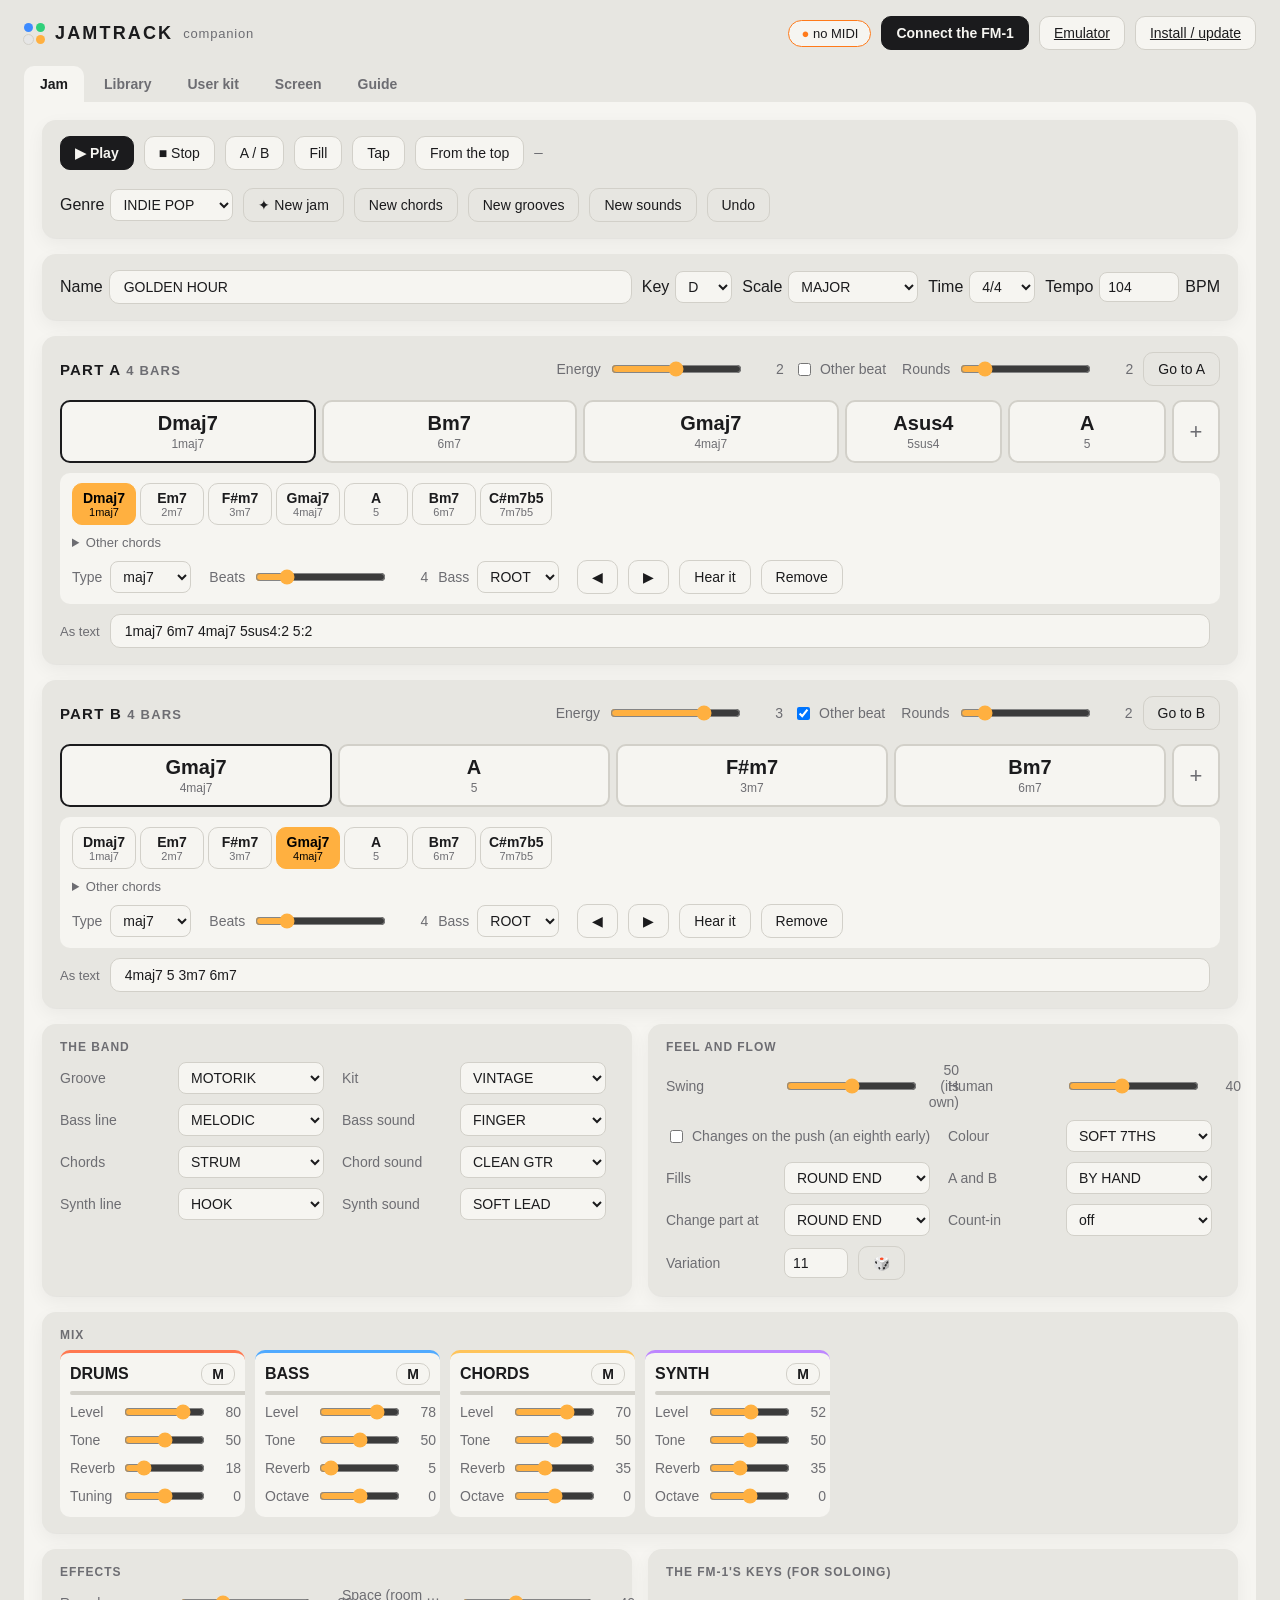
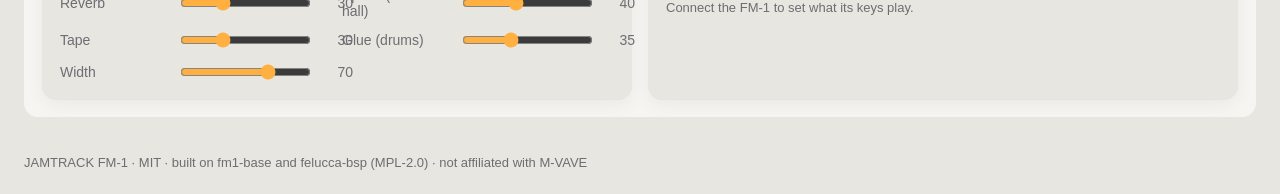
==== commit 32f5d313: "The emulator: JAMTRACK in the browser, no FM-1 needed - The whole firmware compiled to WebAssembly (" ====
--- a/companion/index.html
+++ b/companion/index.html
@@ -20,6 +20,7 @@
   <div class="conn">
     <span id="status" class="pill off">not connected</span>
     <button type="button" id="connect" class="primary">Connect the FM-1</button>
+    <a class="btn" href="emulator/">Emulator</a>
     <a class="btn" href="flasher/">Install / update</a>
   </div>
 </header>
@@ -150,11 +151,11 @@
         <li><b>PLAY</b> starts the band, <b>PLAY</b> again stops it. <b>REC</b> taps the tempo.</li>
         <li><b>SEQ</b> switches between part <b>A</b> and part <b>B</b> (a verse and a chorus): the change comes at the end of the
           progression, with a fill. Hold <b>SEQ</b> for a fill now.</li>
-        <li>Turn <b>ALGORITHM</b> to pick a genre and <b>PRESETS</b> to browse its jams; the one you stop on starts 2 s later, at the next bar (<b>OCT+</b>: now, <b>OCT-</b>: never mind). The last in each genre's list makes a new one.</li>
-        <li>Press <b>ARP</b> for a new jam in the genre <b>ALGORITHM</b> shows. On a page group it changes only that: the
+        <li>Turn <b>PRESETS</b> to browse every jam, filed by genre (keep turning to reach the next genre). Nothing changes while you turn: 2.5 s after you stop, the jam under the cursor starts at the next bar (a bar under the list counts down). <b>OCT+</b> loads it now, <b>OCT-</b> never mind. Each genre ends with <b>+ NEW JAM</b>, which generates one.</li>
+        <li>Press <b>ARP</b> for a new jam in the jam's genre. On a page group it changes only that: the
           chords on EDIT, the grooves on LFO, the sounds on ENV. <b>OCT-</b> and <b>OCT+</b> together undo.</li>
         <li>Hold <b>SEL</b> and press a key: the jam moves to that key. The numbers stay, so the song stays.</li>
-        <li>The keys play along on their own sound (a lead, by default): hold <b>SEL</b> and turn <b>SELECT</b> to change it, or GLO → KEYS. Their lights show the chord playing (bright) and the scale (dim).</li>
+        <li>The keys play along on their own sound (a lead, by default): turn <b>ALGORITHM</b> to choose another; like PRESETS, it changes 2.5 s after you stop turning (<b>OCT+</b> now, <b>OCT-</b> never mind). GLO → KEYS has its level and more. Their lights show the chord playing (bright) and the scale (dim).</li>
         <li><b>SAVE</b>, then <b>SAVE</b> again, keeps the jam in one of 32 places.</li>
       </ol>
     </div>
@@ -203,8 +204,8 @@
         <tr><td>ARP</td><td>generate (held: a whole new jam)</td><td>LFO</td><td>STYLES · FEEL · PART · FLOW</td></tr>
         <tr><td>SEL</td><td>edit part A or B (held + key: the key)</td><td>FX</td><td>EFFECTS (held + keys: mutes, fill, break)</td></tr>
         <tr><td>SAVE</td><td>save the jam</td><td>GLO</td><td>SONG · MIDI · SYSTEM · KEYS · USER KIT</td></tr>
-        <tr><td>SELECT</td><td>tempo (EDIT: the chord; SEL held: the keys' sound)</td><td>ALGORITHM</td><td>the genre: PRESETS browses it, ARP draws from it</td></tr>
-        <tr><td>PRESETS</td><td>browse the jams</td><td>K1–K4</td><td>the page's four settings</td></tr>
+        <tr><td>SELECT</td><td>tempo (EDIT: the chord)</td><td>ALGORITHM</td><td>the instrument the keys play</td></tr>
+        <tr><td>PRESETS</td><td>every jam, filed by genre</td><td>K1–K4</td><td>the page's four settings</td></tr>
       </table>
     </div>
   </section>
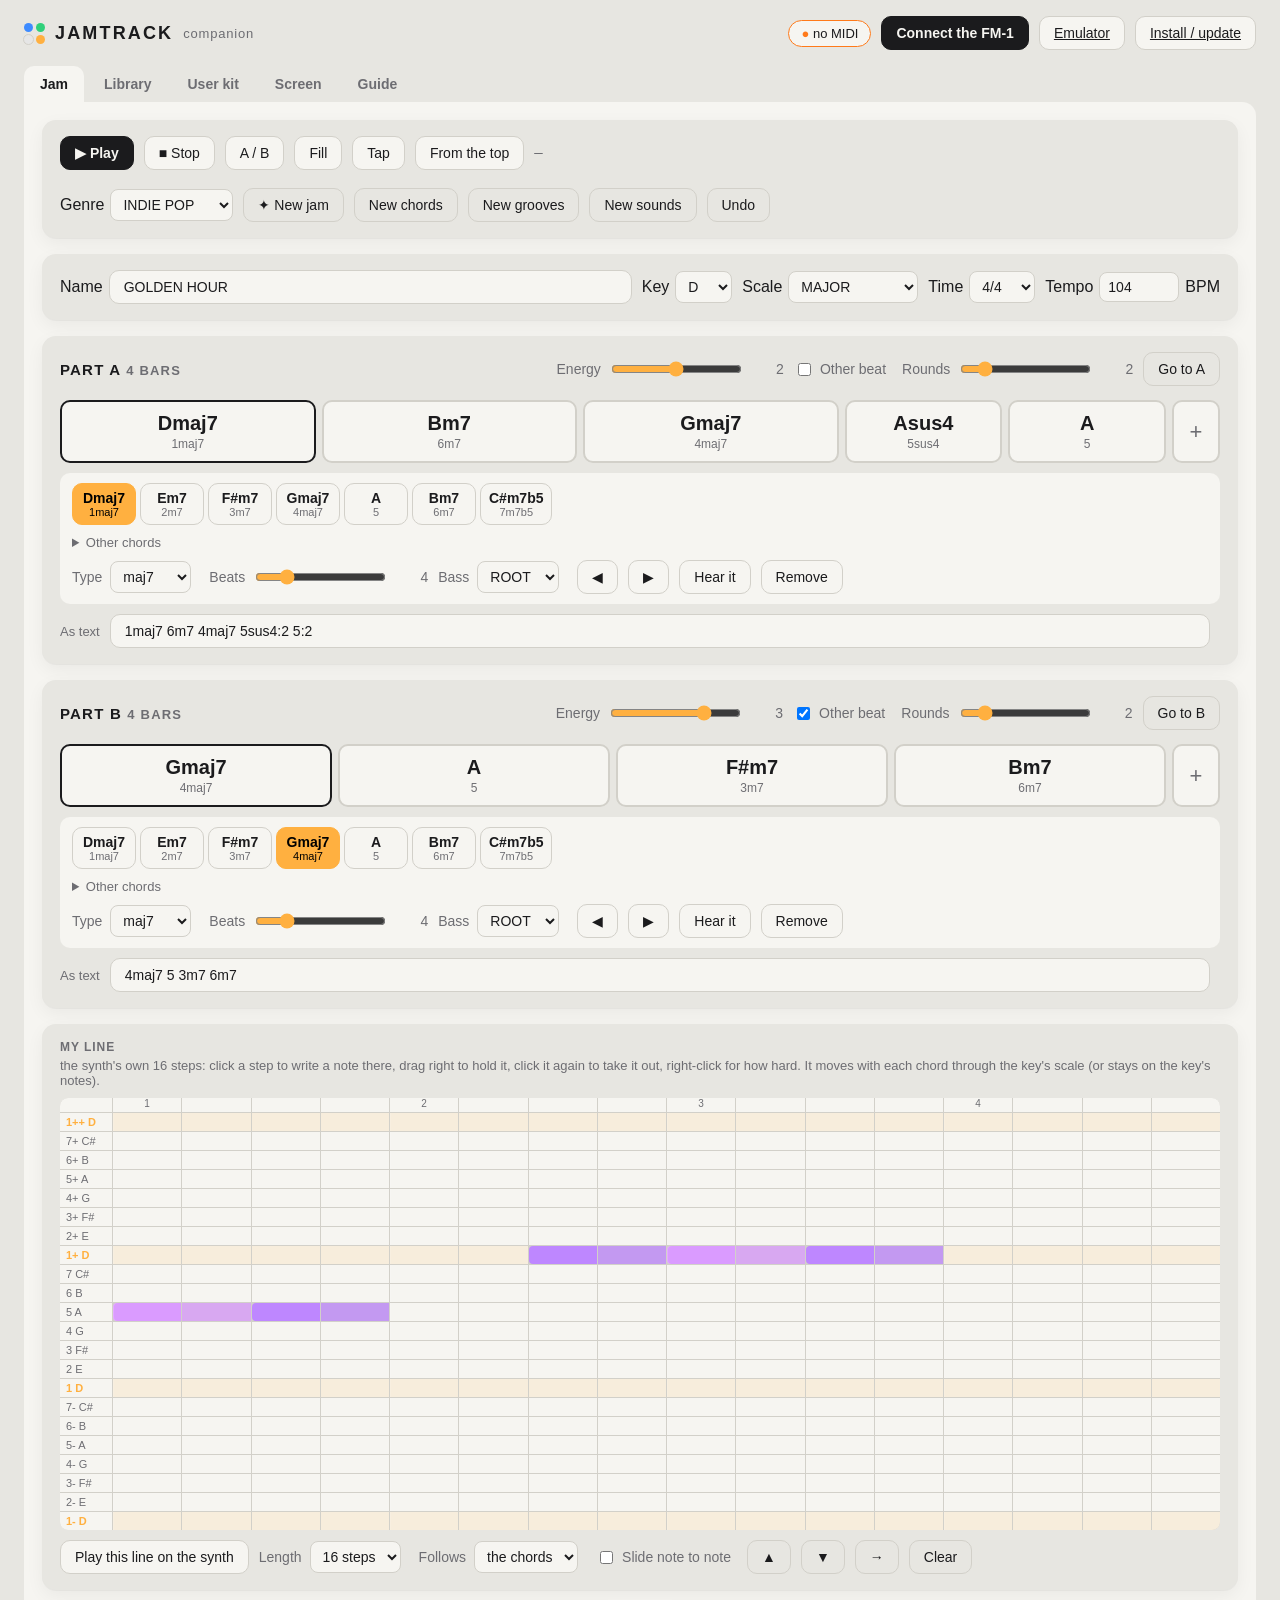
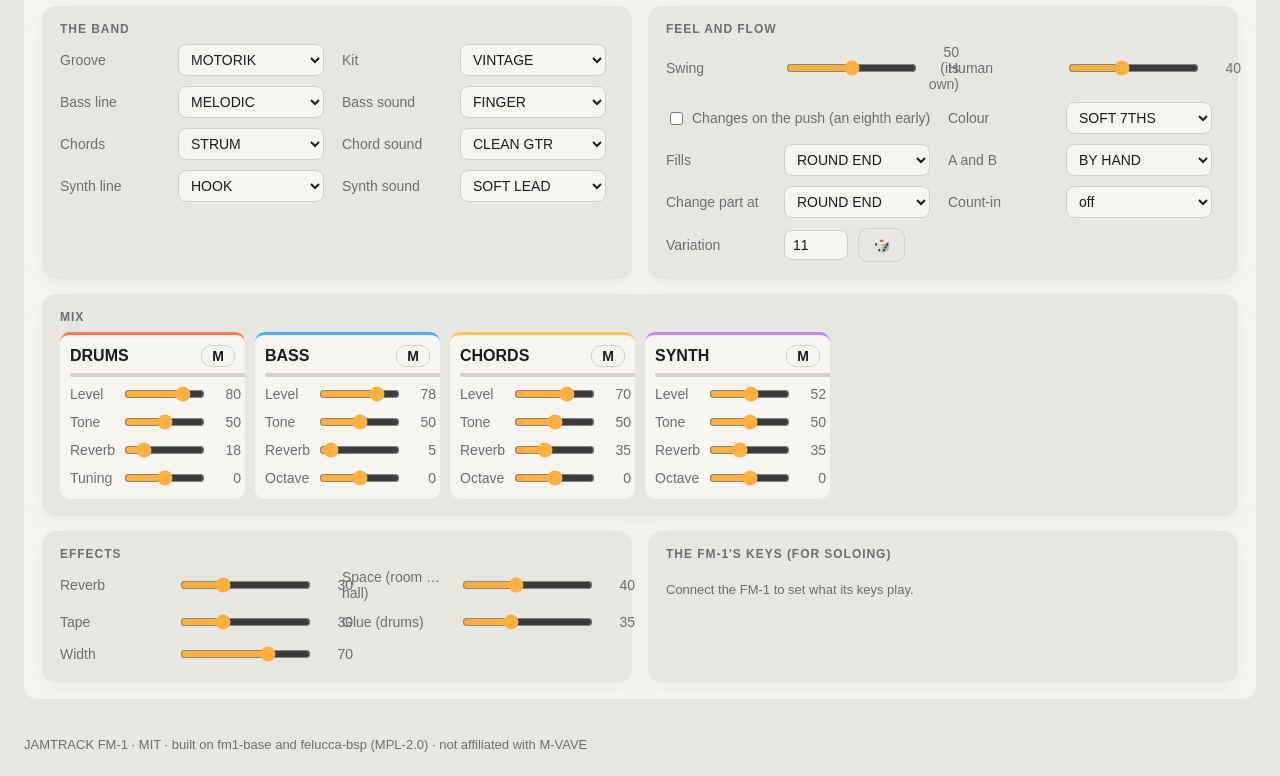
==== commit 2aa2cda7: "JAMTRACK 0.2: more band, your own synth line, scale changes move the chords - More to play with: 28 " ====
--- a/companion/index.html
+++ b/companion/index.html
@@ -75,6 +75,9 @@
     </div>
 
     <div class="grid2">
+      <div class="card line-card"><h3>My line <span class="muted small">the synth's own 16 steps: click a step to write a
+        note there, drag right to hold it, click it again to take it out, right-click for how hard. It moves with each chord
+        through the key's scale (or stays on the key's notes).</span></h3><div id="line"></div></div>
       <div class="card"><h3>The band</h3><div id="band" class="fields"></div></div>
       <div class="card"><h3>Feel and flow</h3><div id="feel" class="fields"></div></div>
       <div class="card"><h3>Mix</h3><div id="mix" class="mixer"></div></div>
@@ -201,7 +204,7 @@
         <tr><td>PLAY</td><td>start / stop</td><td>HOME</td><td>the PLAY page (held: what this page does)</td></tr>
         <tr><td>SEQ</td><td>part A / B (held: fill)</td><td>EDIT</td><td>the progression: SELECT picks a chord, keys set its number (C = 1), OCT+ adds, OCT- removes</td></tr>
         <tr><td>REC</td><td>tap tempo (held: from the top)</td><td>ENV</td><td>SOUNDS · MIX · TONE · REVERB SENDS · OCTAVES</td></tr>
-        <tr><td>ARP</td><td>generate (held: a whole new jam)</td><td>LFO</td><td>STYLES · FEEL · PART · FLOW</td></tr>
+        <tr><td>ARP</td><td>generate (held: a whole new jam)</td><td>LFO</td><td>STYLES · MY LINE (the synth's own steps: SELECT the step, keys write, OCT- rest, OCT+ hold) · FEEL · PART · FLOW</td></tr>
         <tr><td>SEL</td><td>edit part A or B (held + key: the key)</td><td>FX</td><td>EFFECTS (held + keys: mutes, fill, break)</td></tr>
         <tr><td>SAVE</td><td>save the jam</td><td>GLO</td><td>SONG · MIDI · SYSTEM · KEYS · USER KIT</td></tr>
         <tr><td>SELECT</td><td>tempo (EDIT: the chord)</td><td>ALGORITHM</td><td>the instrument the keys play</td></tr>
--- a/companion/jam.css
+++ b/companion/jam.css
@@ -84,3 +84,25 @@
 .chip { color: var(--ink); } .chip b { color: var(--ink); } .chip small { color: var(--muted); }
 .chip.live b { color: #fff; }
 .grid2 { grid-template-columns: repeat(auto-fit, minmax(420px, 1fr)); }
+
+/* MY LINE: the piano roll */
+.grid2 .line-card { grid-column: 1 / -1; }
+.line-card h3 .small { font-weight: 400; display: block; margin-top: 4px; }
+.roll { display: grid; grid-template-columns: 52px repeat(16, minmax(0, 1fr)); gap: 1px; background: var(--line); border-radius: 8px;
+  overflow: hidden; margin: 10px 0; user-select: none; touch-action: none; }
+.roll > div { background: var(--card); height: 18px; position: relative; }
+.roll .lab { font-size: 11px; color: var(--muted); padding: 1px 6px; display: flex; align-items: center; white-space: nowrap; }
+.roll .lab.one { color: var(--amber); font-weight: 700; }
+.roll .c { cursor: pointer; }
+.roll .c.beat { box-shadow: inset 1px 0 0 rgba(255,255,255,.12); }
+.roll .c.one { background: color-mix(in srgb, var(--card) 88%, var(--amber)); }
+.roll .c.out { background: color-mix(in srgb, var(--card) 60%, #000); cursor: default; }
+.roll .c.n { background: var(--p3); border-radius: 4px 0 0 4px; }
+.roll .c.h { background: var(--p3); opacity: .75; }
+.roll .c.v1 { filter: brightness(.65); } .roll .c.v2 { filter: brightness(1.15); } .roll .c.v3 { background: #fff; }
+.roll .c.play { outline: 2px solid var(--amber); outline-offset: -2px; }
+.roll .c.n.play, .roll .c.h.play { background: #fff; }
+.roll .head { height: 14px; font-size: 10px; color: var(--muted); text-align: center; background: var(--card); }
+.roll .head.play { background: var(--amber); color: #000; }
+.line-tools { align-items: center; }
+.line-card h3 .small { text-transform: none; letter-spacing: 0; }
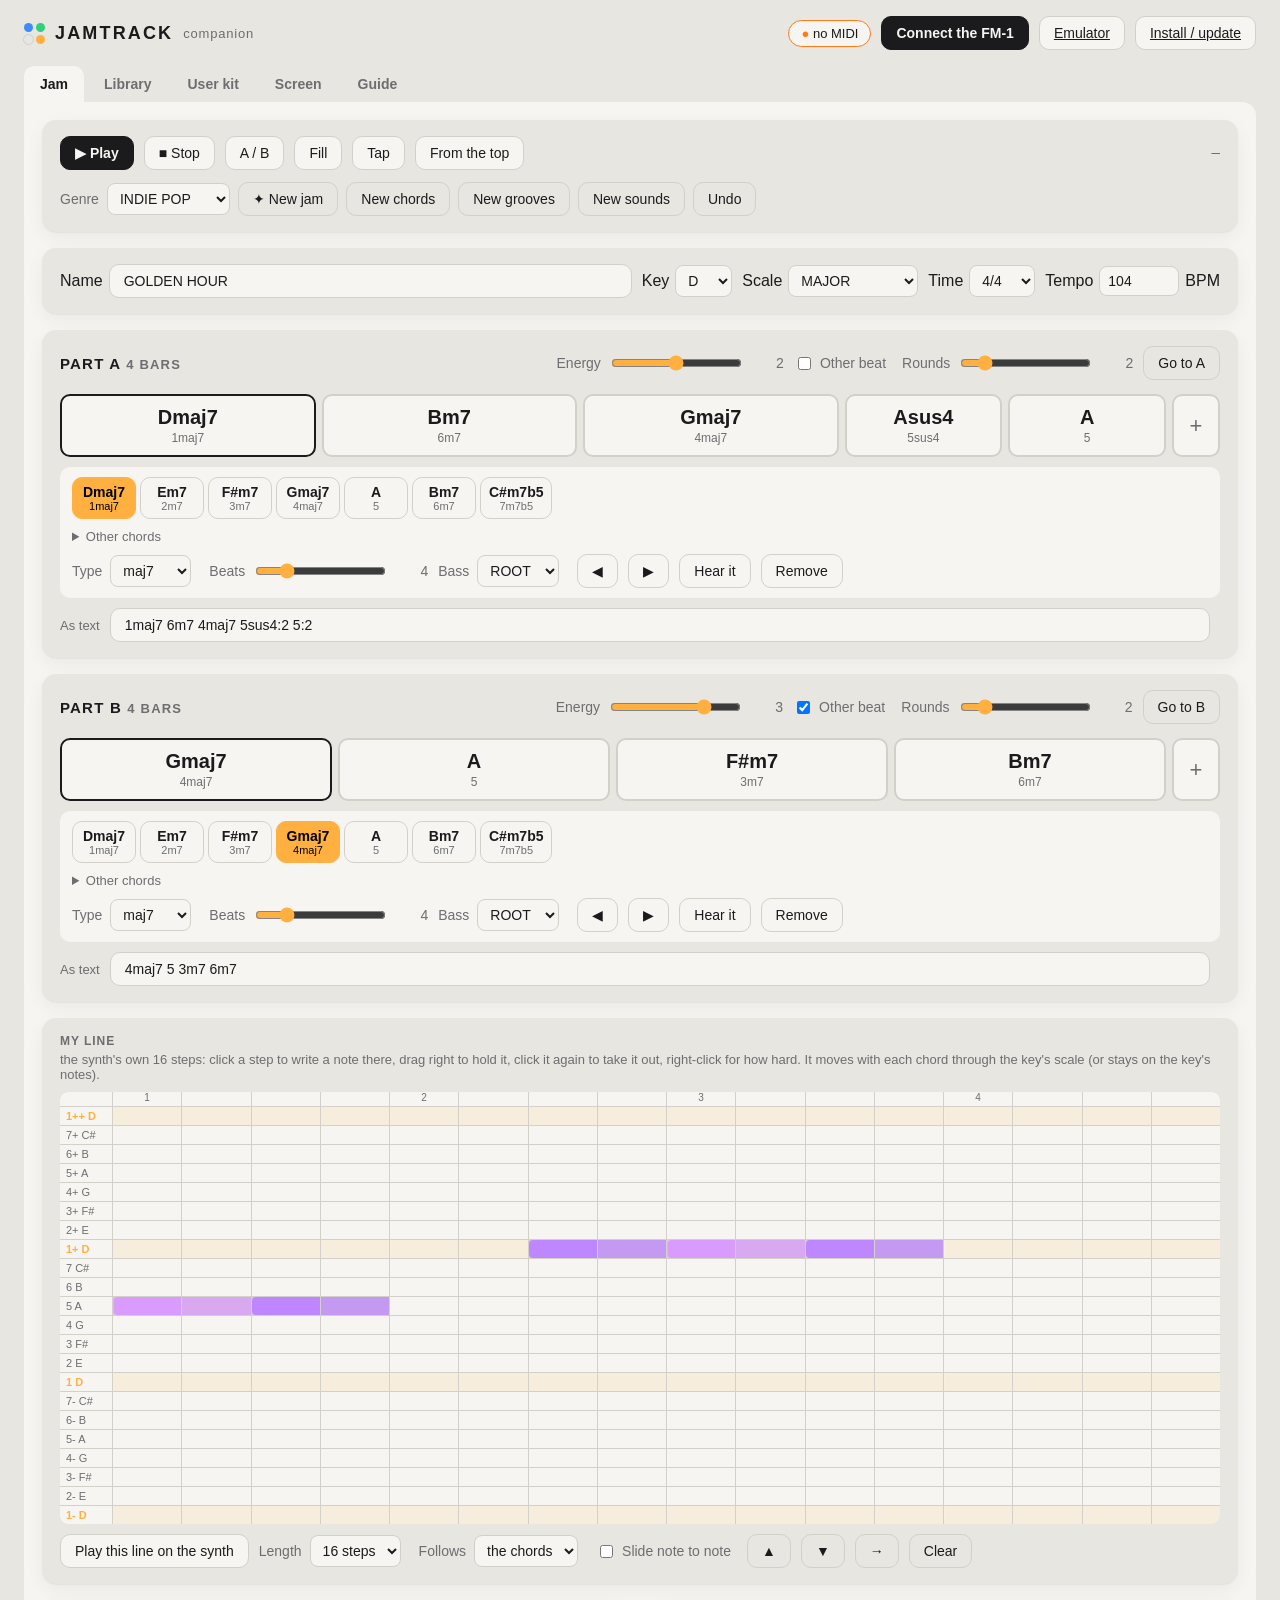
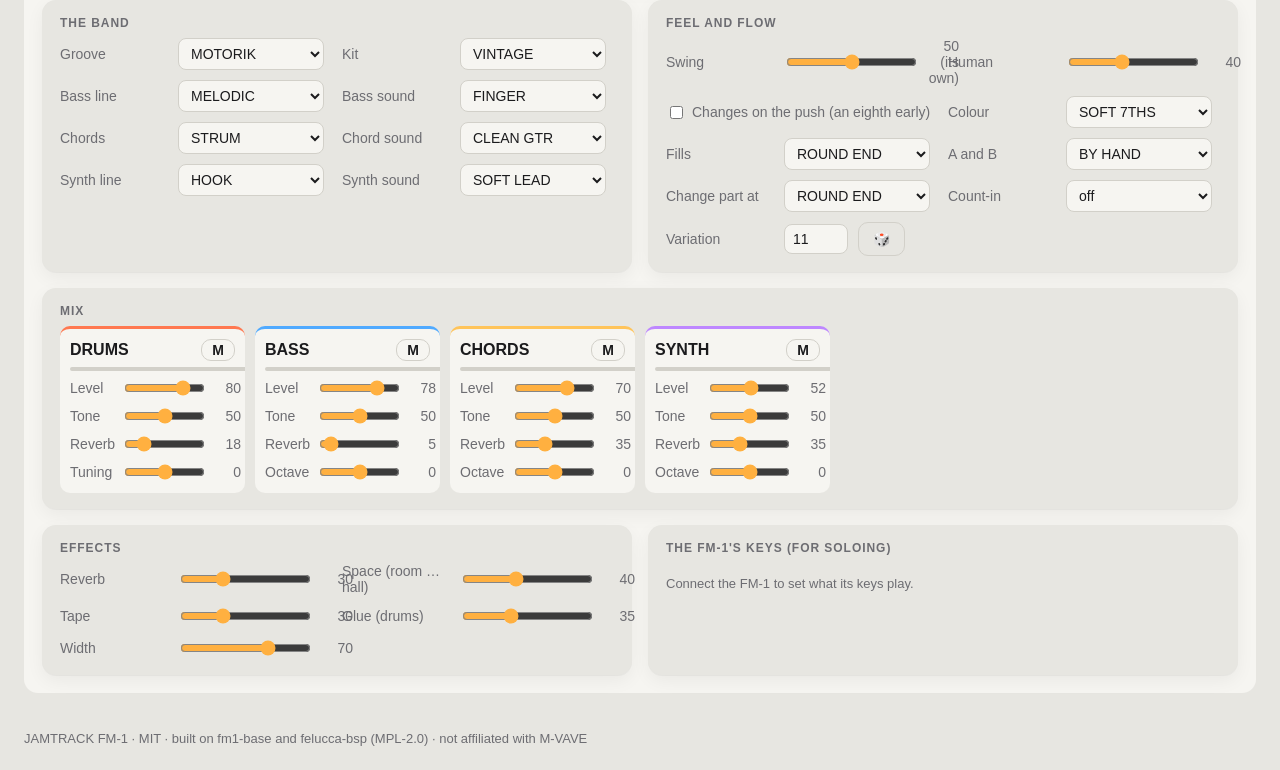
==== commit d602669f: "The guide: a full manual with the FM-1's screens; the jam bar lined up - The companion's Guide is no" ====
--- a/companion/index.html
+++ b/companion/index.html
@@ -148,32 +148,460 @@
 
   <!-- ================================================================ the guide -->
   <section id="tab-guide" class="tab guide" role="tabpanel" hidden>
-    <div class="card">
-      <h2>JAMTRACK in a minute</h2>
+    <nav class="card g-toc" aria-label="the guide's chapters">
+      <h2>The guide</h2>
+      <p class="muted small">Everything JAMTRACK does, one page at a time. The pictures are the FM-1's own screen.</p>
       <ol>
-        <li><b>PLAY</b> starts the band, <b>PLAY</b> again stops it. <b>REC</b> taps the tempo.</li>
-        <li><b>SEQ</b> switches between part <b>A</b> and part <b>B</b> (a verse and a chorus): the change comes at the end of the
-          progression, with a fill. Hold <b>SEQ</b> for a fill now.</li>
-        <li>Turn <b>PRESETS</b> to browse every jam, filed by genre (keep turning to reach the next genre). Nothing changes while you turn: 2.5 s after you stop, the jam under the cursor starts at the next bar (a bar under the list counts down). <b>OCT+</b> loads it now, <b>OCT-</b> never mind. Each genre ends with <b>+ NEW JAM</b>, which generates one.</li>
-        <li>Press <b>ARP</b> for a new jam in the jam's genre. On a page group it changes only that: the
-          chords on EDIT, the grooves on LFO, the sounds on ENV. <b>OCT-</b> and <b>OCT+</b> together undo.</li>
-        <li>Hold <b>SEL</b> and press a key: the jam moves to that key. The numbers stay, so the song stays.</li>
-        <li>The keys play along on their own sound (a lead, by default): turn <b>ALGORITHM</b> to choose another; like PRESETS, it changes 2.5 s after you stop turning (<b>OCT+</b> now, <b>OCT-</b> never mind). GLO → KEYS has its level and more. Their lights show the chord playing (bright) and the scale (dim).</li>
-        <li><b>SAVE</b>, then <b>SAVE</b> again, keeps the jam in one of 32 places.</li>
+        <li><a href="#g-start">Start in a minute</a></li>
+        <li><a href="#g-panel">The FM-1 at a glance</a></li>
+        <li><a href="#g-screen">The PLAY screen</a></li>
+        <li><a href="#g-pages">Pages and knobs</a></li>
+        <li><a href="#g-jams">Choosing a jam</a></li>
+        <li><a href="#g-chords">Writing chords</a></li>
+        <li><a href="#g-sound">The band's sound</a></li>
+        <li><a href="#g-groove">How the band plays</a></li>
+        <li><a href="#g-line">MY LINE: your own synth line</a></li>
+        <li><a href="#g-perform">Effects and performing</a></li>
+        <li><a href="#g-keys">Playing along on the keys</a></li>
+        <li><a href="#g-save">Saving, and how much fits</a></li>
+        <li><a href="#g-settings">Song, MIDI and system settings</a></li>
+        <li><a href="#g-pedal">With a loop pedal</a></li>
+        <li><a href="#g-midi">MIDI control (footswitches)</a></li>
+        <li><a href="#g-companion">The companion app</a></li>
+        <li><a href="#g-lists">Everything in the box</a></li>
+        <li><a href="#g-help">If something's not right</a></li>
       </ol>
-    </div>
-    <div class="card">
-      <h2>Nashville numbers</h2>
-      <p>Chords are written by their place in the key: in C major <b>1</b> is C, <b>4</b> is F, <b>5</b> is G, <b>6m</b> is
-        A minor. Change the key and the whole progression moves with it. Leave the quality out and the scale picks it
-        (AUTO; the jam's COLOR turns those into 7ths and 9ths). Write one in to choose: <code>maj7 m7 7 m7b5 sus2 sus4 add9
-        maj9 m9 9 6 m6 7sus4 m11 dim dim7 + mM7 madd9 13 6/9 5</code>. <code>b7</code> and <code>#4</code> are borrowed
-        chords; <code>/3 /5 /7</code> put that note in the bass, <code>/1</code> the key's root (a pedal); <code>:2</code>
-        makes a chord last two beats (one bar when left out).</p>
-      <p class="mono">1maj7 6m7 4maj7 5sus4:2 5:2 &nbsp;·&nbsp; 1m7 47 &nbsp;·&nbsp; 17:16 47:8 17:8 57:4 47:4 17:4 57:4</p>
-    </div>
-    <div class="card">
-      <h2>With a loop pedal</h2>
+    </nav>
+
+    <!-- ---------------------------------------------------------- start -->
+    <div class="card" id="g-start">
+      <h2>1 · Start in a minute</h2>
+      <div class="g-split">
+        <ol class="g-steps">
+          <li><b>Press PLAY.</b> The band starts: drums, bass, chords and a synth line. Press PLAY again to stop.</li>
+          <li><b>Turn PRESETS</b> to look through the jams, sorted by genre. Stop turning, and 2.5 seconds later the jam
+            under the cursor starts at the next bar.</li>
+          <li><b>Press SEQ</b> to switch from part A (think: verse) to part B (chorus). The band plays a fill and changes
+            at the end of the round.</li>
+          <li><b>Play on the keys.</b> The lit keys are the notes that fit: bright for the chord playing now, dim for the
+            rest of the scale. Any dim or bright key sounds good.</li>
+          <li><b>Press ARP</b> for a brand-new jam in the same genre. Didn't like it? Press <b>OCT-</b> and <b>OCT+</b>
+            together to undo.</li>
+          <li><b>Press SAVE twice</b> to keep it.</li>
+        </ol>
+        <figure class="shot"><img src="guide/home-playing.png" width="240" height="240" alt="The PLAY screen while the band plays: the chord Bm7 in a ring, part A, D major, the next chord, the four players and the progression" loading="lazy">
+          <figcaption>The PLAY screen while the band plays.</figcaption></figure>
+      </div>
+      <p class="g-tip"><b>No FM-1 to hand?</b> <a href="emulator/">The emulator</a> runs the very same firmware in your
+        browser, keys and all.</p>
+    </div>
+
+    <!-- ---------------------------------------------------------- panel -->
+    <div class="card" id="g-panel">
+      <h2>2 · The FM-1 at a glance</h2>
+      <svg class="g-fm1" viewBox="100 80 1000 640" role="img" aria-label="The FM-1's panel with JAMTRACK's controls labelled">
+        <rect x="110" y="90" width="980" height="620" rx="44" class="b-body"/>
+        <!-- left knobs -->
+        <g class="k-grey"><circle cx="190" cy="170" r="27"/><circle cx="303" cy="170" r="27"/><circle cx="190" cy="280" r="27"/><circle cx="303" cy="280" r="27"/></g>
+        <text x="190" y="128" class="t-lab">MASTER</text><text x="190" y="215" class="t-sub">volume</text>
+        <text x="303" y="128" class="t-lab">SELECT</text><text x="303" y="215" class="t-sub">tempo · cursor</text>
+        <text x="190" y="238" class="t-lab">PRESETS</text><text x="190" y="325" class="t-sub">choose a jam</text>
+        <text x="303" y="238" class="t-lab">ALGORITHM</text><text x="303" y="325" class="t-sub">keys' sound</text>
+        <rect x="150" y="345" width="80" height="36" rx="8" class="b-act"/><text x="190" y="368" class="t-btn">OCT-</text>
+        <rect x="256" y="345" width="80" height="36" rx="8" class="b-act"/><text x="296" y="368" class="t-btn">OCT+</text>
+        <text x="243" y="402" class="t-sub">keys' octave · rest/hold · undo (both)</text>
+        <!-- screen -->
+        <rect x="392" y="110" width="246" height="246" rx="22" class="b-screen"/>
+        <image href="guide/home-playing.png" x="413" y="131" width="204" height="204"/>
+        <!-- right knobs -->
+        <g><circle cx="715" cy="170" r="26" class="k1"/><circle cx="822" cy="170" r="26" class="k2"/><circle cx="930" cy="170" r="26" class="k3"/><circle cx="1038" cy="170" r="26" class="k4"/></g>
+        <text x="715" y="128" class="t-lab">K1</text><text x="822" y="128" class="t-lab">K2</text><text x="930" y="128" class="t-lab">K3</text><text x="1038" y="128" class="t-lab">K4</text>
+        <text x="876" y="215" class="t-sub">the four settings at the bottom of the screen</text>
+        <!-- buttons -->
+        <g>
+          <rect x="685" y="244" width="57" height="50" rx="8" class="b-page"/><text x="713" y="275" class="t-btn">FX</text>
+          <rect x="751" y="244" width="57" height="50" rx="8" class="b-act"/><text x="779" y="275" class="t-btn">SEL</text>
+          <rect x="816" y="244" width="57" height="50" rx="8" class="b-page"/><text x="844" y="275" class="t-btn">ENV</text>
+          <rect x="882" y="244" width="57" height="50" rx="8" class="b-page"/><text x="910" y="275" class="t-btn">LFO</text>
+          <rect x="947" y="244" width="57" height="50" rx="8" class="b-page"/><text x="975" y="275" class="t-btn">EDIT</text>
+          <rect x="1013" y="244" width="57" height="50" rx="8" class="b-page"/><text x="1041" y="275" class="t-btn">GLO</text>
+          <rect x="685" y="309" width="57" height="50" rx="8" class="b-page"/><text x="713" y="340" class="t-btn">HOME</text>
+          <rect x="751" y="309" width="57" height="50" rx="8" class="b-act"/><text x="779" y="340" class="t-btn">SAVE</text>
+          <rect x="816" y="309" width="57" height="50" rx="8" class="b-act"/><text x="844" y="340" class="t-btn">ARP</text>
+          <rect x="882" y="309" width="57" height="50" rx="8" class="b-play"/><text x="910" y="340" class="t-btn">SEQ</text>
+          <rect x="947" y="309" width="57" height="50" rx="8" class="b-play"/><text x="975" y="340" class="t-btn">PLAY</text>
+          <rect x="1013" y="309" width="57" height="50" rx="8" class="b-play"/><text x="1041" y="340" class="t-btn">REC</text>
+        </g>
+        <!-- keys -->
+        <rect x="118" y="420" width="964" height="280" rx="14" class="b-keybed"/>
+        <g class="w-keys">
+          <rect x="136" y="540" width="46" height="145" rx="20"/><rect x="195" y="540" width="46" height="145" rx="20"/><rect x="254" y="540" width="46" height="145" rx="20"/><rect x="313" y="540" width="46" height="145" rx="20"/>
+          <rect x="372" y="540" width="46" height="145" rx="20" class="c1"/><rect x="431" y="540" width="46" height="145" rx="20"/><rect x="490" y="540" width="46" height="145" rx="20"/><rect x="549" y="540" width="46" height="145" rx="20"/>
+          <rect x="608" y="540" width="46" height="145" rx="20"/><rect x="667" y="540" width="46" height="145" rx="20"/><rect x="726" y="540" width="46" height="145" rx="20"/><rect x="785" y="540" width="46" height="145" rx="20" class="c1"/>
+          <rect x="844" y="540" width="46" height="145" rx="20"/><rect x="903" y="540" width="46" height="145" rx="20"/><rect x="962" y="540" width="46" height="145" rx="20"/><rect x="1021" y="540" width="46" height="145" rx="20"/>
+        </g>
+        <g class="b-keys">
+          <rect x="166" y="436" width="46" height="92" rx="20"/><rect x="225" y="436" width="46" height="92" rx="20"/><rect x="284" y="436" width="46" height="92" rx="20"/>
+          <rect x="402" y="436" width="46" height="92" rx="20"/><rect x="460" y="436" width="46" height="92" rx="20"/>
+          <rect x="578" y="436" width="46" height="92" rx="20"/><rect x="637" y="436" width="46" height="92" rx="20"/><rect x="696" y="436" width="46" height="92" rx="20"/>
+          <rect x="813" y="436" width="46" height="92" rx="20"/><rect x="872" y="436" width="46" height="92" rx="20"/>
+          <rect x="989" y="436" width="46" height="92" rx="20"/>
+        </g>
+        <g class="t-key">
+          <text x="159" y="672">F</text><text x="218" y="672">G</text><text x="277" y="672">A</text><text x="336" y="672">B</text>
+          <text x="395" y="672">C</text><text x="454" y="672">D</text><text x="513" y="672">E</text><text x="572" y="672">F</text>
+          <text x="631" y="672">G</text><text x="690" y="672">A</text><text x="749" y="672">B</text><text x="808" y="672">C</text>
+          <text x="867" y="672">D</text><text x="926" y="672">E</text><text x="985" y="672">F</text><text x="1044" y="672">G</text>
+        </g>
+        <g class="t-keynum">
+          <text x="159" y="600">1</text><text x="218" y="600">2</text><text x="277" y="600">3</text><text x="336" y="600">4</text>
+          <text x="189" y="490">1</text><text x="248" y="490">2</text><text x="307" y="490">3</text><text x="425" y="490">4</text><text x="483" y="490">5</text>
+        </g>
+      </svg>
+      <p class="g-legend">
+        <span><i class="sw b-page"></i>pages</span>
+        <span><i class="sw b-play"></i>transport</span>
+        <span><i class="sw b-act"></i>actions</span>
+        <span><i class="sw c1"></i>C: chord number 1 on EDIT</span>
+        <span><span class="g-num">1–4</span> / <span class="g-num">1–5</span>: the performance keys (FX held)</span>
+      </p>
+      <h3>Buttons: tap, and hold</h3>
+      <table class="cc g-wide">
+        <tr><th>Button</th><th>Tap</th><th>Hold</th></tr>
+        <tr><td>PLAY</td><td>Start or stop the band.</td><td>—</td></tr>
+        <tr><td>SEQ</td><td>Switch part A ↔ B. The change comes at the end of the round, with a fill (it blinks while it waits).</td><td>A fill right now.</td></tr>
+        <tr><td>REC</td><td>Tap the tempo: tap it a few times in time. It flashes on every beat.</td><td>Back to the top of the part, at the next bar.</td></tr>
+        <tr><td>ARP</td><td>Generate: a new jam on PLAY, new chords on EDIT, new grooves on LFO, new sounds on ENV, a new line on MY LINE.</td><td>A whole new jam, from any page.</td></tr>
+        <tr><td>SEL</td><td>Choose which part (A or B) EDIT and PART work on.</td><td>Hold SEL + press a key: the jam moves to that key. Hold SEL + turn SELECT: the keys' sound.</td></tr>
+        <tr><td>SAVE</td><td>Open the save list (it lights up when the jam has unsaved changes). SAVE again saves.</td><td>—</td></tr>
+        <tr><td>HOME</td><td>The PLAY page.</td><td>What the page you're on does, in three lines.</td></tr>
+        <tr><td>EDIT · ENV · LFO · FX · GLO</td><td>Open that group of pages; press again for its next page.</td><td>FX held + keys: mutes, fills, a break (<a href="#g-perform">below</a>).</td></tr>
+        <tr><td>OCT- + OCT+</td><td colspan="2">Pressed together: undo the last generate or load. On their own they move the keys an octave (and do special jobs on EDIT, MY LINE and in lists).</td></tr>
+      </table>
+    </div>
+
+    <!-- ---------------------------------------------------------- screen -->
+    <div class="card" id="g-screen">
+      <h2>3 · The PLAY screen</h2>
+      <div class="g-split">
+        <div class="g-anno">
+          <img src="guide/home-playing.png" width="240" height="240" alt="The PLAY screen, numbered" loading="lazy">
+          <i style="left:0px;top:1px">1</i><i style="left:262px;top:1px">2</i><i style="left:0px;top:66px">3</i>
+          <i style="left:262px;top:22px">4</i><i style="left:262px;top:46px">5</i><i style="left:262px;top:70px">6</i>
+          <i style="left:262px;top:106px">7</i><i style="left:0px;top:142px">8</i><i style="left:0px;top:186px">9</i>
+        </div>
+        <ol class="g-callouts">
+          <li><b>Where the jam lives and its name.</b> F1 is factory jam 1, U05 would be your place 5. An orange dot after
+            the name means it has changes you haven't saved.</li>
+          <li><b>The tempo</b> in BPM. It reads <b>EXT</b> while a loop pedal or computer sets the tempo.</li>
+          <li><b>The chord playing now</b>, with its number in the key underneath (6m7). The ring fills up as the chord
+            plays, so you can see the next change coming.</li>
+          <li><b>Part A or B</b>, the genre and the time signature.</li>
+          <li><b>The key and scale</b>: D MAJOR.</li>
+          <li><b>The next chord.</b></li>
+          <li><b>The four players</b>: drums, bass, chords and synth, each bar moving as it plays. A muted player is greyed out.</li>
+          <li><b>The progression</b> of the part playing, the current chord lit.</li>
+          <li><b>The four knobs, K1 to K4</b>, in their own colours: here tempo, key, energy and tape. Every page puts its own four settings here.</li>
+        </ol>
+      </div>
+      <p>When the band is stopped, the screen shows the same things without the movement:</p>
+      <figure class="shot"><img src="guide/home-stopped.png" width="240" height="240" alt="The PLAY screen, stopped" loading="lazy"><figcaption>Stopped: the keys show only the scale.</figcaption></figure>
+    </div>
+
+    <!-- ---------------------------------------------------------- pages -->
+    <div class="card" id="g-pages">
+      <h2>4 · Pages and knobs</h2>
+      <p>Everything you can change lives on a <b>page</b>. Each page has four settings, one for each knob K1–K4, shown at
+        the bottom of the screen in the knob's colour. The pages come in groups, one group per button: press the button
+        to open the group, press it again for the next page in it. The group's button stays lit.</p>
+      <table class="cc g-wide">
+        <tr><th>Button</th><th>Pages (press again for the next)</th></tr>
+        <tr><td>HOME</td><td>PLAY: tempo, key, energy, tape</td></tr>
+        <tr><td>EDIT</td><td>EDIT: the chords of part A or B</td></tr>
+        <tr><td>ENV</td><td>SOUNDS → MIX → TONE → REVERB SENDS → OCTAVES</td></tr>
+        <tr><td>LFO</td><td>STYLES → MY LINE → FEEL → PART → FLOW</td></tr>
+        <tr><td>FX</td><td>EFFECTS</td></tr>
+        <tr><td>GLO</td><td>SONG → MIDI → SYSTEM → KEYS → USER KIT</td></tr>
+      </table>
+      <div class="g-split">
+        <figure class="shot"><img src="guide/help.png" width="240" height="240" alt="HOME held: three lines on what this page does" loading="lazy"><figcaption>Hold HOME on any page: what it does.</figcaption></figure>
+        <ul>
+          <li><b>Lost?</b> Hold HOME for a moment: the screen tells you what the page you're on does.</li>
+          <li><b>Turn faster, go further.</b> Quick turns take bigger steps.</li>
+          <li><b>SELECT</b> is the tempo on most pages. On EDIT it picks the chord, on MY LINE the step.</li>
+          <li>Every change is heard straight away, while the band plays.</li>
+          <li>The FM-1 remembers the jam you're on, unsaved changes included, when you switch it off (after the band has
+            been stopped for a few seconds). To keep a jam for good, <a href="#g-save">save it</a>.</li>
+        </ul>
+      </div>
+    </div>
+
+    <!-- ---------------------------------------------------------- jams -->
+    <div class="card" id="g-jams">
+      <h2>5 · Choosing a jam</h2>
+      <p>A <b>jam</b> is a whole song: its two parts of chords, the key, the tempo, the players, the sounds, the mix and
+        the effects. JAMTRACK comes with <b>160 factory jams</b>, ten in each of 16 genres.</p>
+      <div class="g-gallery">
+        <figure class="shot"><img src="guide/presets.png" width="240" height="240" alt="The PRESETS list: genre headings, jams and + NEW JAM" loading="lazy"><figcaption><b>PRESETS</b>: every jam, sorted by genre.</figcaption></figure>
+        <figure class="shot"><img src="guide/generate.png" width="240" height="240" alt="A new jam generated: STATIC WAVES, INDIE POP" loading="lazy"><figcaption><b>ARP</b>: a new jam, made up on the spot.</figcaption></figure>
+      </div>
+      <ul>
+        <li><b>Turn PRESETS</b> and a list opens on the jam playing. Keep turning: each genre has a heading, then your own
+          jams in that genre, then the factory's, then <b>+ NEW JAM</b>, then the next genre.</li>
+        <li><b>Nothing changes while you turn.</b> Stop for 2.5 seconds and the jam under the cursor starts at the next
+          bar; a bar under the list counts down. <b>OCT+</b> loads it now, <b>OCT-</b> closes the list without changing anything.</li>
+        <li><b>+ NEW JAM</b> makes up a brand-new jam in that genre: chords, players and sounds.</li>
+        <li><b>ARP</b> does the same in the jam's own genre. On some pages it only changes part of the jam:
+          new chords on EDIT, new grooves on the LFO pages, new sounds on the ENV pages. <b>Hold ARP</b> for a whole new jam from anywhere.</li>
+        <li><b>Undo:</b> OCT- and OCT+ together bring the jam before back (and pressing them again swaps back).</li>
+      </ul>
+    </div>
+
+    <!-- ---------------------------------------------------------- chords -->
+    <div class="card" id="g-chords">
+      <h2>6 · Writing chords</h2>
+      <p>Each jam has two parts, <b>A</b> and <b>B</b>, of 1 to 12 chords each. Press <b>EDIT</b> to see them.</p>
+      <div class="g-gallery">
+        <figure class="shot"><img src="guide/edit.png" width="240" height="240" alt="EDIT: part A's chords, the third one selected" loading="lazy"><figcaption>Part A, the cursor on a chord.</figcaption></figure>
+        <figure class="shot"><img src="guide/edit-chord.png" width="240" height="240" alt="EDIT: the cursor moved to another chord" loading="lazy"><figcaption>SELECT moves the cursor.</figcaption></figure>
+        <figure class="shot"><img src="guide/edit-b.png" width="240" height="240" alt="EDIT: part B's chords" loading="lazy"><figcaption>SEL switches to part B.</figcaption></figure>
+      </div>
+      <ol class="g-steps">
+        <li><b>Turn SELECT</b> to put the cursor on a chord. You hear it when the band is stopped.</li>
+        <li><b>Press a key</b> to choose the chord. The keys are numbered from C: <b>C is chord 1</b> (the key's home
+          chord), D is 2, E is 3, F is 4, G is 5, A is 6, B is 7. The black keys give the chords from outside the key,
+          like ♭7 or ♭3. This works the same in every key: in D major, C still means "chord 1", which is D.</li>
+        <li><b>OCT+</b> adds a chord after the cursor (a copy, to change), <b>OCT-</b> removes the cursor's chord.</li>
+        <li><b>SEL</b> switches between part A and part B.</li>
+      </ol>
+      <table class="cc g-wide">
+        <tr><th>Knob</th><th>What it changes</th></tr>
+        <tr><td>K1 CHORD</td><td>Steps through the key's own chords.</td></tr>
+        <tr><td>K2 TYPE</td><td>The kind of chord. AUTO lets the scale decide (major or minor), and the jam's COLOR adds 7ths or
+          9ths. Or pick one: MAJ, m, maj7, m7, 7, sus2, sus4, add9, 9, 6, dim, m7b5 and more (<a href="#g-lists">the full list</a>).</td></tr>
+        <tr><td>K3 BEATS</td><td>How long the chord lasts, 1 to 16 beats.</td></tr>
+        <tr><td>K4 BASS NOTE</td><td>The note in the bass: the chord's ROOT, its 3rd, 5th or 7th, or the key's 1 throughout (a pedal).</td></tr>
+      </table>
+      <h3>Changing the key or the scale</h3>
+      <ul>
+        <li><b>Hold SEL and press a key</b> to move the whole jam to that key. The song stays the same, only higher or lower.
+          The KEY knob on PLAY and SONG does the same.</li>
+        <li><b>Change the scale</b> (GLO → SONG, K3) and the chords follow: switch D major to D minor, and Dmaj7 becomes Dm7,
+          Bm7 becomes B♭maj7, and so on, each chord keeping its 7th or 9th. Chords you wrote from outside the key stay
+          as you wrote them. Switch back and it's exactly as before.</li>
+        <li>The companion's Jam tab lets you write chords by typing them, too.</li>
+      </ul>
+    </div>
+
+    <!-- ---------------------------------------------------------- sound -->
+    <div class="card" id="g-sound">
+      <h2>7 · The band's sound (ENV)</h2>
+      <p>Five pages for how the band sounds. Press <b>ENV</b>, then ENV again for the next. <b>ARP</b> on these pages picks new sounds for the jam.</p>
+      <div class="g-gallery">
+        <figure class="shot"><img src="guide/sounds.png" width="240" height="240" alt="SOUNDS: kit, bass, chords, synth" loading="lazy">
+          <figcaption><b>SOUNDS</b>: the drum kit, and the sounds of the bass, the chords and the synth.</figcaption></figure>
+        <figure class="shot"><img src="guide/mix.png" width="240" height="240" alt="MIX: the four levels" loading="lazy">
+          <figcaption><b>MIX</b>: how loud each player is, 0–100.</figcaption></figure>
+        <figure class="shot"><img src="guide/tone.png" width="240" height="240" alt="TONE: darker or brighter" loading="lazy">
+          <figcaption><b>TONE</b>: each player darker (lower) or brighter (higher); 50 is as it comes.</figcaption></figure>
+        <figure class="shot"><img src="guide/sends.png" width="240" height="240" alt="REVERB SENDS" loading="lazy">
+          <figcaption><b>REVERB SENDS</b>: how much of each player goes into the reverb.</figcaption></figure>
+        <figure class="shot"><img src="guide/octaves.png" width="240" height="240" alt="OCTAVES" loading="lazy">
+          <figcaption><b>OCTAVES</b>: the kit's tuning, and the bass, chords and synth up or down to two octaves.</figcaption></figure>
+      </div>
+      <p class="small muted">The bass sounds are only offered for the bass, and the chord and synth knobs skip them. There
+        are 10 drum kits and a USER kit of your own samples (<a href="#g-settings">GLO → USER KIT</a>).</p>
+    </div>
+
+    <!-- ---------------------------------------------------------- groove -->
+    <div class="card" id="g-groove">
+      <h2>8 · How the band plays (LFO)</h2>
+      <p>Press <b>LFO</b> for the players' styles, then LFO again for the next page. <b>ARP</b> here picks new styles.</p>
+      <div class="g-gallery">
+        <figure class="shot"><img src="guide/styles.png" width="240" height="240" alt="STYLES: groove, bass line, chords, synth line" loading="lazy">
+          <figcaption><b>STYLES</b>: the drum groove (28), the bass line (24), how the chords are played (24) and the synth line (15, or MY LINE).</figcaption></figure>
+        <figure class="shot"><img src="guide/myline.png" width="240" height="240" alt="MY LINE: the piano roll" loading="lazy">
+          <figcaption><b>MY LINE</b>: write the synth's notes yourself (<a href="#g-line">next chapter</a>).</figcaption></figure>
+        <figure class="shot"><img src="guide/feel.png" width="240" height="240" alt="FEEL: swing, human, push, color" loading="lazy">
+          <figcaption><b>FEEL</b>: swing, looseness, push, and the chords' colour.</figcaption></figure>
+        <figure class="shot"><img src="guide/part.png" width="240" height="240" alt="PART: energy, alt beat, rounds, variation" loading="lazy">
+          <figcaption><b>PART</b>: energy and more, for the part SEL picks.</figcaption></figure>
+        <figure class="shot"><img src="guide/flow.png" width="240" height="240" alt="FLOW: fills, chain, switch, count-in" loading="lazy">
+          <figcaption><b>FLOW</b>: fills, and how A and B follow each other.</figcaption></figure>
+      </div>
+      <table class="cc g-wide">
+        <tr><th>Setting</th><th>What it does</th></tr>
+        <tr><td>SWING</td><td>50 is the groove's own feel. Lower straightens it, higher swings harder.</td></tr>
+        <tr><td>HUMAN</td><td>How loose the band plays: 0 is a machine, higher drifts like people do.</td></tr>
+        <tr><td>PUSH</td><td>ON: the chords change an eighth note early, as many pop songs do.</td></tr>
+        <tr><td>COLOR</td><td>TRIADS, SOFT 7THS, 7THS or 9THS, for the chords left on AUTO.</td></tr>
+        <tr><td>ENERGY</td><td>0 to 4: from a whisper (few drums, long notes) to everything in.</td></tr>
+        <tr><td>ALT BEAT</td><td>ON: the drummer plays the groove's second beat in this part.</td></tr>
+        <tr><td>ROUNDS</td><td>How many times the part plays before AUTO A/B moves on (1–8).</td></tr>
+        <tr><td>VARIATION</td><td>0–255: another take on the same groove, bass line and synth line.</td></tr>
+        <tr><td>FILLS</td><td>A drum fill every 4, 8 or 16 bars, at the end of each round, or none.</td></tr>
+        <tr><td>CHAIN</td><td>BY HAND (SEQ switches), AUTO A/B (A, B, A, B… after ROUNDS), or A ONLY.</td></tr>
+        <tr><td>SWITCH</td><td>When SEQ's change comes: at the ROUND END or the NEXT BAR.</td></tr>
+        <tr><td>COUNT-IN</td><td>OFF, or 1 or 2 bars of clicks before the band comes in.</td></tr>
+      </table>
+    </div>
+
+    <!-- ---------------------------------------------------------- my line -->
+    <div class="card" id="g-line">
+      <h2>9 · MY LINE: your own synth line</h2>
+      <div class="g-split">
+        <figure class="shot"><img src="guide/myline.png" width="240" height="240" alt="MY LINE: notes on a grid of 16 steps" loading="lazy">
+          <figcaption>Notes go up, time goes right. The bar above the grid is the step being edited.</figcaption></figure>
+        <div>
+          <p>Write the synth's part yourself, on a piano roll of up to 16 steps (16th notes: one bar of 4/4). Press
+            <b>LFO</b> twice. If the jam has no line yet, it starts from the jam's own hook, ready to change.</p>
+          <ol class="g-steps">
+            <li><b>Turn SELECT</b> to move to a step.</li>
+            <li><b>Press a key</b> to write that note at the step, and hear it. The cursor moves on to the next step,
+              so you can play a line in, one note after another.</li>
+            <li><b>OCT-</b> writes a rest (silence). <b>OCT+</b> holds the note before it a step longer.</li>
+            <li><b>ARP</b> makes up a new line to start from. OCT- + OCT+ undoes it.</li>
+          </ol>
+          <p>As soon as you change something, the synth plays your line (STYLES shows SYNTH LINE: MY LINE).</p>
+        </div>
+      </div>
+      <table class="cc g-wide">
+        <tr><th>Knob</th><th>What it changes</th></tr>
+        <tr><td>K1 NOTE</td><td>The step's note, shown as its number in the key and its name ("5 A"). Turn it down past the lowest note for HOLD and REST.</td></tr>
+        <tr><td>K2 HOW HARD</td><td>NORMAL, SOFT, LOUD or ACCENT.</td></tr>
+        <tr><td>K3 LENGTH</td><td>1 to 16 steps. A shorter line repeats sooner and drifts against the bar, which can sound great.</td></tr>
+        <tr><td>K4 FOLLOWS</td><td>CHORDS: the line moves with each chord, so one line fits the whole song. KEY: it stays where you wrote it.
+          The +SLIDE settings glide from note to note.</td></tr>
+      </table>
+      <p class="g-tip"><b>How "follows the chords" works:</b> you write the line over chord 1. When the band moves to
+        chord 4, the whole line moves up to start from 4, through the notes of the key's scale. It always stays in key.</p>
+      <p><b>In the companion</b> (Jam tab → My line) the same line is a piano roll you click: click to write a note,
+        drag right to hold it, click a note to remove it, right-click (or alt-click) for how hard. The tools above it set
+        the length, follows and slide, move the line up or down a step, shift it in time, or clear it. A playhead
+        shows the step playing.</p>
+    </div>
+
+    <!-- ---------------------------------------------------------- perform -->
+    <div class="card" id="g-perform">
+      <h2>10 · Effects and performing (FX)</h2>
+      <div class="g-gallery">
+        <figure class="shot"><img src="guide/effects.png" width="240" height="240" alt="EFFECTS: reverb, space, tape, glue" loading="lazy">
+          <figcaption><b>EFFECTS</b>: tap FX.</figcaption></figure>
+        <figure class="shot"><img src="guide/perform.png" width="240" height="240" alt="PERFORM: the keys' jobs while FX is held" loading="lazy">
+          <figcaption><b>PERFORM</b>: hold FX.</figcaption></figure>
+      </div>
+      <table class="cc g-wide">
+        <tr><th>EFFECTS knob</th><th>What it does</th></tr>
+        <tr><td>K1 REVERB</td><td>How loud the reverb is.</td></tr>
+        <tr><td>K2 SPACE</td><td>How big the room is.</td></tr>
+        <tr><td>K3 TAPE</td><td>Old-tape character: a little wobble, warmth and saturation.</td></tr>
+        <tr><td>K4 GLUE</td><td>Squeezes the drums together, like a compressor on a drum bus.</td></tr>
+      </table>
+      <h3>Hold FX and press a key</h3>
+      <table class="cc g-wide">
+        <tr><th>Key (from the left)</th><th>What it does</th></tr>
+        <tr><td>White 1 · 2 · 3 · 4</td><td>Mute or unmute the drums · bass · chords · synth.</td></tr>
+        <tr><td>Black 1</td><td>A fill.</td></tr>
+        <tr><td>Black 2</td><td>Switch part A ↔ B.</td></tr>
+        <tr><td>Black 3</td><td>Back to the top of the part.</td></tr>
+        <tr><td>Black 4</td><td>A break: the drums alone. Press again to bring everyone back.</td></tr>
+        <tr><td>Black 5</td><td>Drums out, then back in.</td></tr>
+      </table>
+      <p class="small muted">Let go of FX without pressing a key and you land on the EFFECTS page.</p>
+    </div>
+
+    <!-- ---------------------------------------------------------- keys -->
+    <div class="card" id="g-keys">
+      <h2>11 · Playing along on the keys</h2>
+      <div class="g-gallery">
+        <figure class="shot"><img src="guide/algo.png" width="240" height="240" alt="ALGORITHM: the list of sounds for the keys" loading="lazy">
+          <figcaption><b>ALGORITHM</b>: the sound you play.</figcaption></figure>
+        <figure class="shot"><img src="guide/keys.png" width="240" height="240" alt="KEYS: keys sound, level, mono, reverb" loading="lazy">
+          <figcaption><b>GLO → KEYS</b>: its level, mono and reverb.</figcaption></figure>
+      </div>
+      <ul>
+        <li><b>The keys light up the notes that fit.</b> Bright: the notes of the chord playing now (land on these). Dim:
+          the rest of the scale (good for runs between them). When the band is stopped, only the scale is lit.</li>
+        <li><b>Turn ALGORITHM</b> for another sound. The four leads come first (SOLO LEAD, WHISTLE, BRIGHT LEAD, SAW LEAD), then every
+          other sound. Like PRESETS, it changes 2.5 s after you stop turning (OCT+ now, OCT- never mind).</li>
+        <li><b>OCT- / OCT+</b> move the keys down or up an octave (two at most each way).</li>
+        <li>The keys feel how hard you play them.</li>
+        <li><b>MONO</b> (on the KEYS page) plays one note at a time and slides between them, like a lead synth.
+          <b>POLY</b> plays chords.</li>
+        <li>The keys' sound is yours, not the jam's: it stays when you change jams.</li>
+      </ul>
+    </div>
+
+    <!-- ---------------------------------------------------------- save -->
+    <div class="card" id="g-save">
+      <h2>12 · Saving, and how much fits</h2>
+      <div class="g-split">
+        <figure class="shot"><img src="guide/save.png" width="240" height="240" alt="SAVE TO: the list of your 32 places" loading="lazy">
+          <figcaption>SAVE TO: your 32 places, U01 to U32.</figcaption></figure>
+        <ol class="g-steps">
+          <li><b>Press SAVE.</b> The list opens on the jam's own place, or the first empty one.</li>
+          <li><b>Turn SELECT or PRESETS</b> (or press OCT- / OCT+) to choose a place. Empty places show ---.</li>
+          <li><b>Press SAVE again.</b> The screen says SAVED U05 (for example). Any other button cancels.</li>
+        </ol>
+      </div>
+      <ul>
+        <li>Saving over a place replaces the jam that was there.</li>
+        <li><b>While the band plays</b>, the screen says SAVING AT STOP: the FM-1 writes it once you stop, because writing
+          to memory mid-song would make a gap in the sound. Stop the band before you switch off.</li>
+        <li>Your saved jams appear in the PRESETS list under their genre, before the factory's.</li>
+        <li>To <b>rename or delete</b> a jam, use the companion's Library tab. Names are up to 15 characters: A–Z, 0–9, space and - . '</li>
+      </ul>
+      <h3>How much fits</h3>
+      <table class="cc g-wide">
+        <tr><th>Where</th><th>How many</th><th>Notes</th></tr>
+        <tr><td>Your places on the FM-1</td><td><b>32 jams</b></td><td>U01–U32. Each one is a whole jam: both parts, the
+          players, sounds, mix, effects and MY LINE. Updates keep them.</td></tr>
+        <tr><td>Factory jams</td><td><b>160</b></td><td>Built in, ten per genre. You can't overwrite them, but you can
+          change one and save it in one of your places.</td></tr>
+        <tr><td>The jam you're on</td><td>1</td><td>Remembered at switch-off, unsaved changes too (once the band has been
+          stopped a few seconds).</td></tr>
+        <tr><td>The companion's library</td><td><b>about 3,000 jams</b></td><td>Kept in your browser, on that computer. Use
+          <b>Back up all as a file</b> in the Library tab to keep them safe.</td></tr>
+        <tr><td>Jam files</td><td>no limit</td><td>Each jam can be saved as a small .jam.json file to keep or share.</td></tr>
+        <tr><td>The user kit</td><td><b>9 drums</b></td><td>One sample each: kick, snare, rim, hat, open hat, ride,
+          crash, tom, perc. Up to 1.8–2.9 s per drum, sharing 48 blocks of memory: nine half-second hits use about 33 of them.</td></tr>
+        <tr><td>Your settings</td><td>1 set</td><td>MIDI, the keys' sound, stop mode, click and output: the FM-1's own,
+          the same for every jam.</td></tr>
+      </table>
+    </div>
+
+    <!-- ---------------------------------------------------------- settings -->
+    <div class="card" id="g-settings">
+      <h2>13 · Song, MIDI and system settings (GLO)</h2>
+      <div class="g-gallery">
+        <figure class="shot"><img src="guide/song.png" width="240" height="240" alt="SONG: tempo, key, scale, time" loading="lazy">
+          <figcaption><b>SONG</b>: tempo (40–240), key, scale and time signature.</figcaption></figure>
+        <figure class="shot"><img src="guide/midi.png" width="240" height="240" alt="MIDI: clock in, clock out, channel, start/stop" loading="lazy">
+          <figcaption><b>MIDI</b>: for loop pedals and other gear.</figcaption></figure>
+        <figure class="shot"><img src="guide/system.png" width="240" height="240" alt="SYSTEM: stop, keys sound, click, output" loading="lazy">
+          <figcaption><b>SYSTEM</b>: how the FM-1 behaves.</figcaption></figure>
+        <figure class="shot"><img src="guide/userkit.png" width="240" height="240" alt="USER KIT: kit, tune, glue, width, and the nine drums" loading="lazy">
+          <figcaption><b>USER KIT</b>: your own drum samples.</figcaption></figure>
+      </div>
+      <table class="cc g-wide">
+        <tr><th>Setting</th><th>What it does</th></tr>
+        <tr><td>SCALE</td><td>MAJOR, MINOR, DORIAN, MIXOLYDIAN, LYDIAN, PHRYGIAN or HARM MINOR. The chords follow (<a href="#g-chords">see Writing chords</a>).</td></tr>
+        <tr><td>TIME</td><td>4/4, 3/4, 6/8, 12/8, 2/4, 5/4 or 7/8. Every groove plays in all of them.</td></tr>
+        <tr><td>CLOCK IN</td><td>FOLLOW: when a MIDI clock comes in, the band follows its tempo. IGNORE: it keeps its own.</td></tr>
+        <tr><td>CLOCK OUT</td><td>ON: the FM-1 sends its tempo to a computer over USB.</td></tr>
+        <tr><td>CHANNEL</td><td>The MIDI channel it listens to: ALL, or 1–16.</td></tr>
+        <tr><td>START/STOP</td><td>ON: MIDI start and stop messages start and stop the band.</td></tr>
+        <tr><td>STOP</td><td>AT ONCE, or BAR END: the band plays to the end of the bar and finishes on a last hit.</td></tr>
+        <tr><td>CLICK</td><td>A metronome click with the band.</td></tr>
+        <tr><td>OUTPUT</td><td>The loudest the FM-1 gets, 50–100 %. Lower it if your amp or headphones distort.</td></tr>
+        <tr><td>USER KIT</td><td>Choose KIT: USER to hear your samples. KIT TUNE, GLUE and WIDTH (stereo spread) shape them.
+          The samples come from the companion's User kit tab; a drum with no sample plays the STUDIO kit's.</td></tr>
+      </table>
+    </div>
+
+    <!-- ---------------------------------------------------------- pedal -->
+    <div class="card" id="g-pedal">
+      <h2>14 · With a loop pedal</h2>
       <p>Connect the pedal's MIDI out to the FM-1's MIDI in (the 3.5 mm TRS jack, or USB through a computer). Set the
         pedal to send <b>MIDI clock</b> and <b>START/STOP</b>. Then:</p>
       <ul>
@@ -184,8 +612,10 @@
       </ul>
       <p>GLO → MIDI: <b>CLOCK IN</b> (FOLLOW or IGNORE), <b>CLOCK OUT</b> over USB, the <b>CHANNEL</b>, <b>START/STOP</b> from MIDI.</p>
     </div>
-    <div class="card">
-      <h2>MIDI control (footswitches)</h2>
+
+    <!-- ---------------------------------------------------------- midi -->
+    <div class="card" id="g-midi">
+      <h2>15 · MIDI control (footswitches)</h2>
       <table class="cc">
         <tr><th>CC</th><th>does</th><th>CC</th><th>does</th></tr>
         <tr><td>80</td><td>play / stop</td><td>88–91</td><td>mute drums, bass, chords, synth (toggle)</td></tr>
@@ -194,21 +624,60 @@
         <tr><td>83</td><td>tap tempo</td><td>20–23</td><td>level of drums, bass, chords, synth</td></tr>
         <tr><td>84</td><td>from the top</td><td>1</td><td>energy of the part</td></tr>
         <tr><td>85 / 86</td><td>next / previous jam</td><td>PC n</td><td>jam n (0–31 yours, 32 on the factory's)</td></tr>
-        <tr><td>87</td><td>stop (with the ending, if STOP MODE says)</td><td>notes</td><td>played on the synth's sound</td></tr>
+        <tr><td>87</td><td>stop (with the ending, if STOP says BAR END)</td><td>notes</td><td>played on the keys' sound</td></tr>
       </table>
       <p class="muted small">A footswitch's press (value 64 or more after less) acts; its release does nothing.</p>
     </div>
-    <div class="card">
-      <h2>The panel</h2>
-      <table class="cc">
-        <tr><td>PLAY</td><td>start / stop</td><td>HOME</td><td>the PLAY page (held: what this page does)</td></tr>
-        <tr><td>SEQ</td><td>part A / B (held: fill)</td><td>EDIT</td><td>the progression: SELECT picks a chord, keys set its number (C = 1), OCT+ adds, OCT- removes</td></tr>
-        <tr><td>REC</td><td>tap tempo (held: from the top)</td><td>ENV</td><td>SOUNDS · MIX · TONE · REVERB SENDS · OCTAVES</td></tr>
-        <tr><td>ARP</td><td>generate (held: a whole new jam)</td><td>LFO</td><td>STYLES · MY LINE (the synth's own steps: SELECT the step, keys write, OCT- rest, OCT+ hold) · FEEL · PART · FLOW</td></tr>
-        <tr><td>SEL</td><td>edit part A or B (held + key: the key)</td><td>FX</td><td>EFFECTS (held + keys: mutes, fill, break)</td></tr>
-        <tr><td>SAVE</td><td>save the jam</td><td>GLO</td><td>SONG · MIDI · SYSTEM · KEYS · USER KIT</td></tr>
-        <tr><td>SELECT</td><td>tempo (EDIT: the chord)</td><td>ALGORITHM</td><td>the instrument the keys play</td></tr>
-        <tr><td>PRESETS</td><td>every jam, filed by genre</td><td>K1–K4</td><td>the page's four settings</td></tr>
+
+    <!-- ---------------------------------------------------------- companion -->
+    <div class="card" id="g-companion">
+      <h2>16 · The companion app</h2>
+      <p>This page. Open it in Chrome, Edge or Opera on a computer, plug the FM-1 in over USB and press <b>Connect the FM-1</b>.
+        Nothing to install.</p>
+      <table class="cc g-wide">
+        <tr><th>Tab</th><th>What it's for</th></tr>
+        <tr><td>Jam</td><td>The whole jam on one page, live on the FM-1 as you change it: play and stop, generate, the
+          chords (click them, or type them), the players, MY LINE's piano roll, the sounds, the mix and the effects.</td></tr>
+        <tr><td>Library</td><td>Your 32 places on the FM-1 (load, save, rename, delete), your jams in this browser and as
+          files, a backup of everything, and the 160 factory jams.</td></tr>
+        <tr><td>User kit</td><td>Drop any audio file on a drum. You hear it exactly as the FM-1 will play it, then send it.</td></tr>
+        <tr><td>Screen</td><td>The FM-1's screen live on your computer, its panel clickable, and screenshots.</td></tr>
+        <tr><td>Guide</td><td>You're reading it.</td></tr>
+      </table>
+      <p><a href="flasher/">Install / update</a> puts JAMTRACK on the FM-1 (or the original firmware back). Updating keeps your jams, settings and user kit.</p>
+    </div>
+
+    <!-- ---------------------------------------------------------- lists -->
+    <div class="card" id="g-lists">
+      <h2>17 · Everything in the box</h2>
+      <dl class="g-lists">
+        <dt>16 genres</dt><dd>INDIE POP · DREAM POP · BEDROOM · INDIE FUNK · INDIE ROCK · FOLK · SOUL · CITY POP · ROCK · BLUES · HIP HOP · REGGAE · JAZZ · COUNTRY · SYNTH POP · BALLAD</dd>
+        <dt>28 grooves</dt><dd>STRAIGHT 8 · DREAMY · DISCO · HALF TIME · BOSSA · SHUFFLE · FUNK 16 · BALLAD · ROCK · MOTORIK · STOMP · TOMS · TRAIN · BOOM BAP · LO-FI · ONE DROP · JAZZ RIDE · MACHINE · PUNK · WALTZ · SHAKER · HALF SHUFFLE · BREAKBEAT · TRAP · NEW WAVE · AFROBEAT · MOTOWN · ROCKERS</dd>
+        <dt>24 bass lines</dt><dd>ROOT 8THS · MELODIC · OCTAVES · SPARSE · TRESILLO · FUNK 16 · WALKING · BOOGIE · TWO BEAT · WHOLE · HIP HOP · ONE DROP · MOTOWN · 16THS · PEDAL 1 · DISCO RUN · SYNCOPATED · ROCKERS · 808 SLIDE · ARPEGGIO · BOSSA · OFFBEAT · GALLOP · LOCKED</dd>
+        <dt>24 ways to play chords</dt><dd>HOLD · HALVES · QUARTERS · EIGHTHS · STRUM · FOLK STRUM · OFFBEAT · STABS · BOSSA · SCRATCH · FINGERPICK · ARPEGGIO · TRESILLO · BOOM-CHICK · CHARLESTON · PIANO POP · SKANK · GALLOP · 16TH STRUM · TRAVIS · ARP DOWN · AFRO · RIPPLE · BLOCKS</dd>
+        <dt>15 synth lines + MY LINE</dt><dd>OFF · PAD · ARP 8THS · ARP 16THS · HOOK · MELODY · COUNTER · PULSE · BELLS · STABS · OCTAVES · SEQUENCE · CHIMES · GATED · ARP UP · MY LINE</dd>
+        <dt>10 bass sounds</dt><dd>FINGER · MUTED · PICK · SYNTH · SUB · UPRIGHT · FRETLESS · MOOG · ACID · 808 BASS</dd>
+        <dt>23 chord &amp; synth sounds</dt><dd>RHODES · WURLI · CLEAN GTR · JANGLE · NYLON · ACOUSTIC · ORGAN · JUNO PAD · STRINGS · FELT KEYS · SOFT LEAD · SQUARE · POLYSYNTH · BELLS · VIBES · FLUTE · BRASS · PLUCK · PIANO · MARIMBA · HARP · CLAV · GLASS PAD</dd>
+        <dt>4 leads, for the keys</dt><dd>SOLO LEAD · WHISTLE · BRIGHT LEAD · SAW LEAD</dd>
+        <dt>11 drum kits</dt><dd>VINTAGE · STUDIO · ROOM · BRUSHES · LO-FI · ROCK · CAJON · LM-80 · RHYTHM BOX · 808 · USER</dd>
+        <dt>7 scales</dt><dd>MAJOR · MINOR · DORIAN · MIXOLYDIAN · LYDIAN · PHRYGIAN · HARM MINOR</dd>
+        <dt>7 time signatures</dt><dd>4/4 · 3/4 · 6/8 · 12/8 · 2/4 · 5/4 · 7/8</dd>
+        <dt>24 chord types</dt><dd>MAJ · m · dim · aug · sus2 · sus4 · maj7 · m7 · 7 · m7b5 · add9 · maj9 · m9 · 9 · 6 · m6 · 7sus4 · m11 · dim7 · mM7 · madd9 · 13 · 6/9 · 5 (and AUTO)</dd>
+      </dl>
+    </div>
+
+    <!-- ---------------------------------------------------------- help -->
+    <div class="card" id="g-help">
+      <h2>18 · If something's not right</h2>
+      <table class="cc g-wide">
+        <tr><td>No sound</td><td>Turn MASTER up. Check MIX (ENV, twice) and that no player is muted (greyed out on PLAY: hold FX and press its white key).</td></tr>
+        <tr><td>The tempo says EXT and won't change</td><td>A MIDI clock is coming in and the band follows it. Change the tempo on the clock's side, or set GLO → MIDI → CLOCK IN to IGNORE.</td></tr>
+        <tr><td>A knob does "nothing"</td><td>Each page gives the knobs other jobs. Look at the bottom of the screen, or hold HOME.</td></tr>
+        <tr><td>SEQ blinks but nothing happens</td><td>The change waits for the end of the round. Set FLOW → SWITCH to NEXT BAR to change sooner.</td></tr>
+        <tr><td>It says SAVING AT STOP</td><td>That's normal: stop the band and it's written.</td></tr>
+        <tr><td>I changed a jam by accident</td><td>OCT- + OCT+ undoes a generate or load. Otherwise load the jam again from PRESETS without saving.</td></tr>
+        <tr><td>The companion won't connect</td><td>Use Chrome, Edge or Opera on a computer, with a USB cable that carries data, and close other apps using the FM-1's MIDI.</td></tr>
+        <tr><td>Something worse</td><td>See <a href="https://github.com/Philip-Bos/jamtrack-fm1/blob/main/docs/RECOVERY.md">the recovery guide</a>. The original firmware is always one install away.</td></tr>
       </table>
     </div>
   </section>
--- a/companion/jam.css
+++ b/companion/jam.css
@@ -7,7 +7,13 @@
 
 .transport .live { font-size: 14px; color: var(--muted); }
 .transport .live.ext { color: var(--k2); }
-.gen { margin-top: 12px; align-items: center; }
+.card.transport { display: grid; gap: 12px; }      /* (not app.css's flex .transport: its two rows stack) */
+.card.transport > .row { gap: 8px; }
+.gen { align-items: center; }
+.gen label { display: inline-flex; align-items: center; gap: 8px; font-size: 14px; color: var(--muted); }
+.transport .live { margin-left: auto; }
+.card.transport > .msg:empty { display: none; }
+.gen select { align-self: stretch; }
 label { display: inline-flex; gap: 6px; align-items: center; }
 label.grow { flex: 1; } label.grow input { flex: 1; min-width: 120px; }
 input, select { font: inherit; font-size: 14px; border-radius: 8px; border: 1px solid var(--line); background: var(--card);
@@ -106,3 +112,69 @@
 .roll .head.play { background: var(--amber); color: #000; }
 .line-tools { align-items: center; }
 .line-card h3 .small { text-transform: none; letter-spacing: 0; }
+
+/* the guide */
+.guide { display: grid; gap: 16px; }
+.guide .card { scroll-margin-top: 12px; }
+.guide p, .guide li, .guide dd { line-height: 1.5; }
+.guide p { margin: 0 0 10px; }
+.guide a { color: var(--k1); }
+.guide h3 { margin-top: 16px; }
+.guide .cc th { font-size: 12px; letter-spacing: .06em; text-transform: uppercase; color: var(--muted); font-weight: 600; }
+.guide .g-wide td:nth-child(odd) { white-space: normal; font-weight: 400; }
+.guide .g-wide td:first-child { font-weight: 700; }
+.guide .g-wide td:first-child { width: 22%; min-width: 110px; }
+.g-toc ol { columns: 3 220px; margin: 0; padding-left: 22px; }
+.g-toc li { margin: 2px 0; break-inside: avoid; }
+.g-toc a { text-decoration: none; }
+.g-toc a:hover { text-decoration: underline; }
+.g-split { display: flex; gap: 24px; align-items: flex-start; flex-wrap: wrap; margin-bottom: 8px; }
+.g-split > :not(figure):not(.g-anno) { flex: 1 1 300px; min-width: 0; }
+.g-steps { padding-left: 22px; margin: 0 0 10px; }
+.g-steps li { margin: 6px 0; }
+.shot { margin: 0; width: 240px; flex: none; }
+.shot img { display: block; width: 240px; height: 240px; border-radius: 10px; background: #000; box-shadow: 0 2px 10px rgba(0,0,0,.18); }
+.shot figcaption { font-size: 13px; color: var(--muted); margin-top: 6px; line-height: 1.4; }
+.shot figcaption b { color: var(--ink); }
+.g-gallery { display: grid; grid-template-columns: repeat(auto-fill, 240px); gap: 18px 20px; margin: 4px 0 14px; justify-content: start; }
+.g-tip { background: var(--card); border-left: 3px solid var(--k2); border-radius: 8px; padding: 10px 12px; font-size: 14px; }
+.g-anno { position: relative; width: 280px; height: 240px; flex: none; }
+.g-anno img { display: block; border-radius: 10px; margin-left: 20px; }
+.g-anno i { position: absolute; width: 18px; height: 18px; border-radius: 50%; background: var(--k4); color: #000; font: 700 11px/18px ui-sans-serif, sans-serif; text-align: center; font-style: normal; box-shadow: 0 0 0 2px #000; }
+.g-callouts { padding-left: 22px; margin: 0; }
+.g-callouts li { margin: 5px 0; }
+.g-callouts li::marker { font-weight: 700; color: var(--k4); }
+.g-lists { display: grid; grid-template-columns: max-content 1fr; gap: 8px 18px; margin: 0; font-size: 14px; }
+.g-lists dt { font-weight: 700; }
+.g-lists dd { margin: 0; color: var(--muted); }
+.g-fm1 { width: 100%; max-width: 860px; height: auto; display: block; margin: 0 auto 8px; }
+.g-fm1 .b-body { fill: #24252a; }
+.g-fm1 .k-grey circle, .g-fm1 circle { fill: #141518; stroke: #3a3b42; stroke-width: 4; }
+.g-fm1 circle.k1 { stroke: var(--k1); } .g-fm1 circle.k2 { stroke: var(--k2); }
+.g-fm1 circle.k3 { stroke: var(--k3s); } .g-fm1 circle.k4 { stroke: var(--k4); }
+.g-fm1 .b-screen { fill: #0d0d0f; }
+.g-fm1 .b-keybed { fill: #1b1c20; }
+.g-fm1 rect.b-page, .g-legend .b-page { fill: #1d2a3d; stroke: var(--k1); background: #1d2a3d; border-color: var(--k1); }
+.g-fm1 rect.b-play, .g-legend .b-play { fill: #1b3326; stroke: var(--k2); background: #1b3326; border-color: var(--k2); }
+.g-fm1 rect.b-act, .g-legend .b-act { fill: #3a2716; stroke: var(--k4); background: #3a2716; border-color: var(--k4); }
+.g-fm1 rect { stroke-width: 2; }
+.g-fm1 .w-keys rect { fill: #6a6b70; }
+.g-fm1 .w-keys rect.c1, .g-legend .c1 { fill: #e0b04a; background: #e0b04a; }
+.g-fm1 .b-keys rect { fill: #55565b; }
+.g-fm1 text { font-family: ui-sans-serif, -apple-system, "Segoe UI", Roboto, sans-serif; text-anchor: middle; }
+.g-fm1 .t-lab { fill: #b9bac0; font-size: 17px; font-weight: 700; letter-spacing: .04em; }
+.g-fm1 .t-sub { fill: #8d8e96; font-size: 13px; }
+.g-fm1 .t-btn { fill: #e8e8ea; font-size: 14px; font-weight: 700; }
+.g-fm1 .t-key text { fill: #1b1c20; font-size: 15px; font-weight: 700; }
+.g-fm1 .t-keynum text { fill: #fff; font-size: 15px; font-weight: 800; paint-order: stroke; stroke: var(--k4); stroke-width: 6px; }
+.g-legend { display: flex; flex-wrap: wrap; gap: 6px 18px; font-size: 13px; color: var(--muted); margin: 0 0 12px; justify-content: center; }
+.g-legend .sw { display: inline-block; width: 14px; height: 14px; border-radius: 4px; border-width: 2px; border-style: solid; vertical-align: -2px; margin-right: 6px; }
+.g-legend .sw.c1 { border-color: #e0b04a; }
+.g-num { display: inline-block; background: var(--k4); color: #fff; border-radius: 6px; padding: 0 5px; font-weight: 700; font-size: 12px; }
+@media (max-width: 640px) {
+  .g-lists { grid-template-columns: 1fr; gap: 2px; }
+  .g-lists dd { margin-bottom: 8px; }
+  .guide .g-wide td:first-child { width: auto; min-width: 0; }
+  .g-gallery { grid-template-columns: 240px; justify-content: center; }
+  .g-split { justify-content: center; }
+}
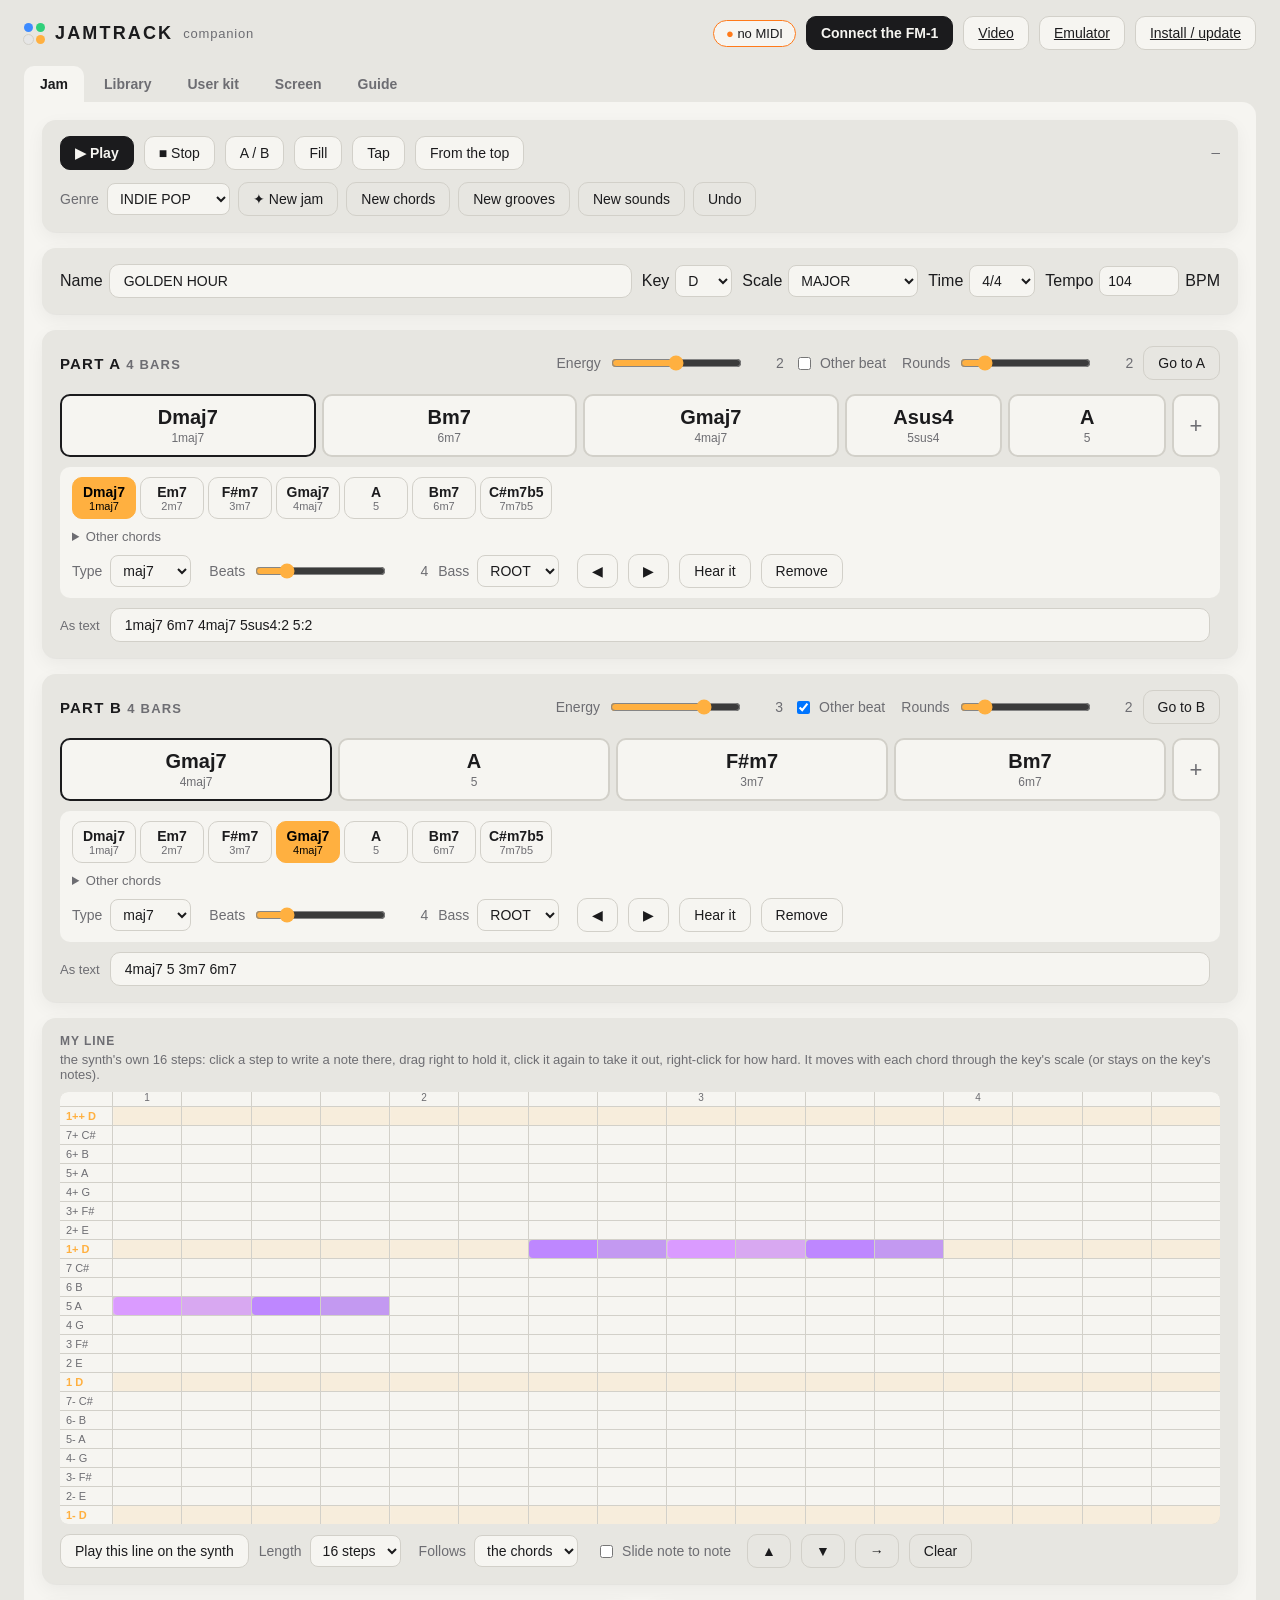
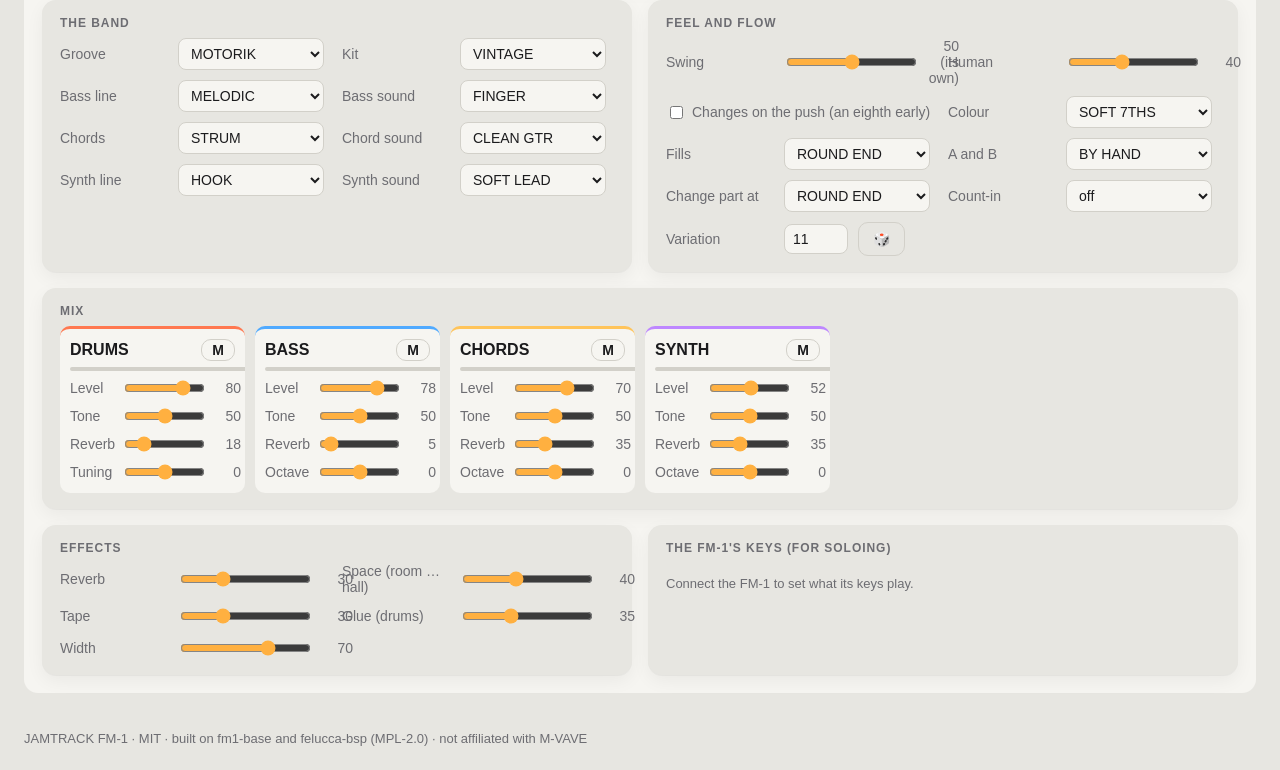
==== commit 3f1d77b3: "The video: a link and its thumbnail in the README, a Video button in the companion Co-Authored-By: C" ====
--- a/companion/index.html
+++ b/companion/index.html
@@ -20,6 +20,7 @@
   <div class="conn">
     <span id="status" class="pill off">not connected</span>
     <button type="button" id="connect" class="primary">Connect the FM-1</button>
+    <a class="btn" href="https://youtu.be/cHCjv72eRB8" target="_blank" rel="noopener">Video</a>
     <a class="btn" href="emulator/">Emulator</a>
     <a class="btn" href="flasher/">Install / update</a>
   </div>
@@ -578,7 +579,7 @@
           <figcaption><b>SONG</b>: tempo (40–240), key, scale and time signature.</figcaption></figure>
         <figure class="shot"><img src="guide/midi.png" width="240" height="240" alt="MIDI: clock in, clock out, channel, start/stop" loading="lazy">
           <figcaption><b>MIDI</b>: for loop pedals and other gear.</figcaption></figure>
-        <figure class="shot"><img src="guide/system.png" width="240" height="240" alt="SYSTEM: stop, keys sound, click, output" loading="lazy">
+        <figure class="shot"><img src="guide/system.png" width="240" height="240" alt="SYSTEM: stop, USB level, click, output" loading="lazy">
           <figcaption><b>SYSTEM</b>: how the FM-1 behaves.</figcaption></figure>
         <figure class="shot"><img src="guide/userkit.png" width="240" height="240" alt="USER KIT: kit, tune, glue, width, and the nine drums" loading="lazy">
           <figcaption><b>USER KIT</b>: your own drum samples.</figcaption></figure>
@@ -592,6 +593,9 @@
         <tr><td>CHANNEL</td><td>The MIDI channel it listens to: ALL, or 1–16.</td></tr>
         <tr><td>START/STOP</td><td>ON: MIDI start and stop messages start and stop the band.</td></tr>
         <tr><td>STOP</td><td>AT ONCE, or BAR END: the band plays to the end of the bar and finishes on a last hit.</td></tr>
+        <tr><td>USB LEVEL</td><td>How loud the FM-1 comes into your computer over USB. <b>MASTER</b> (all the way down): it
+          follows the MASTER knob, as the speaker does. Turn it up for a level of its own (1–100, starting at 80): the
+          recording stays the same however you set MASTER for your headphones. Also in the companion's Jam tab, beside the keys' sound.</td></tr>
         <tr><td>CLICK</td><td>A metronome click with the band.</td></tr>
         <tr><td>OUTPUT</td><td>The loudest the FM-1 gets, 50–100 %. Lower it if your amp or headphones distort.</td></tr>
         <tr><td>USER KIT</td><td>Choose KIT: USER to hear your samples. KIT TUNE, GLUE and WIDTH (stereo spread) shape them.
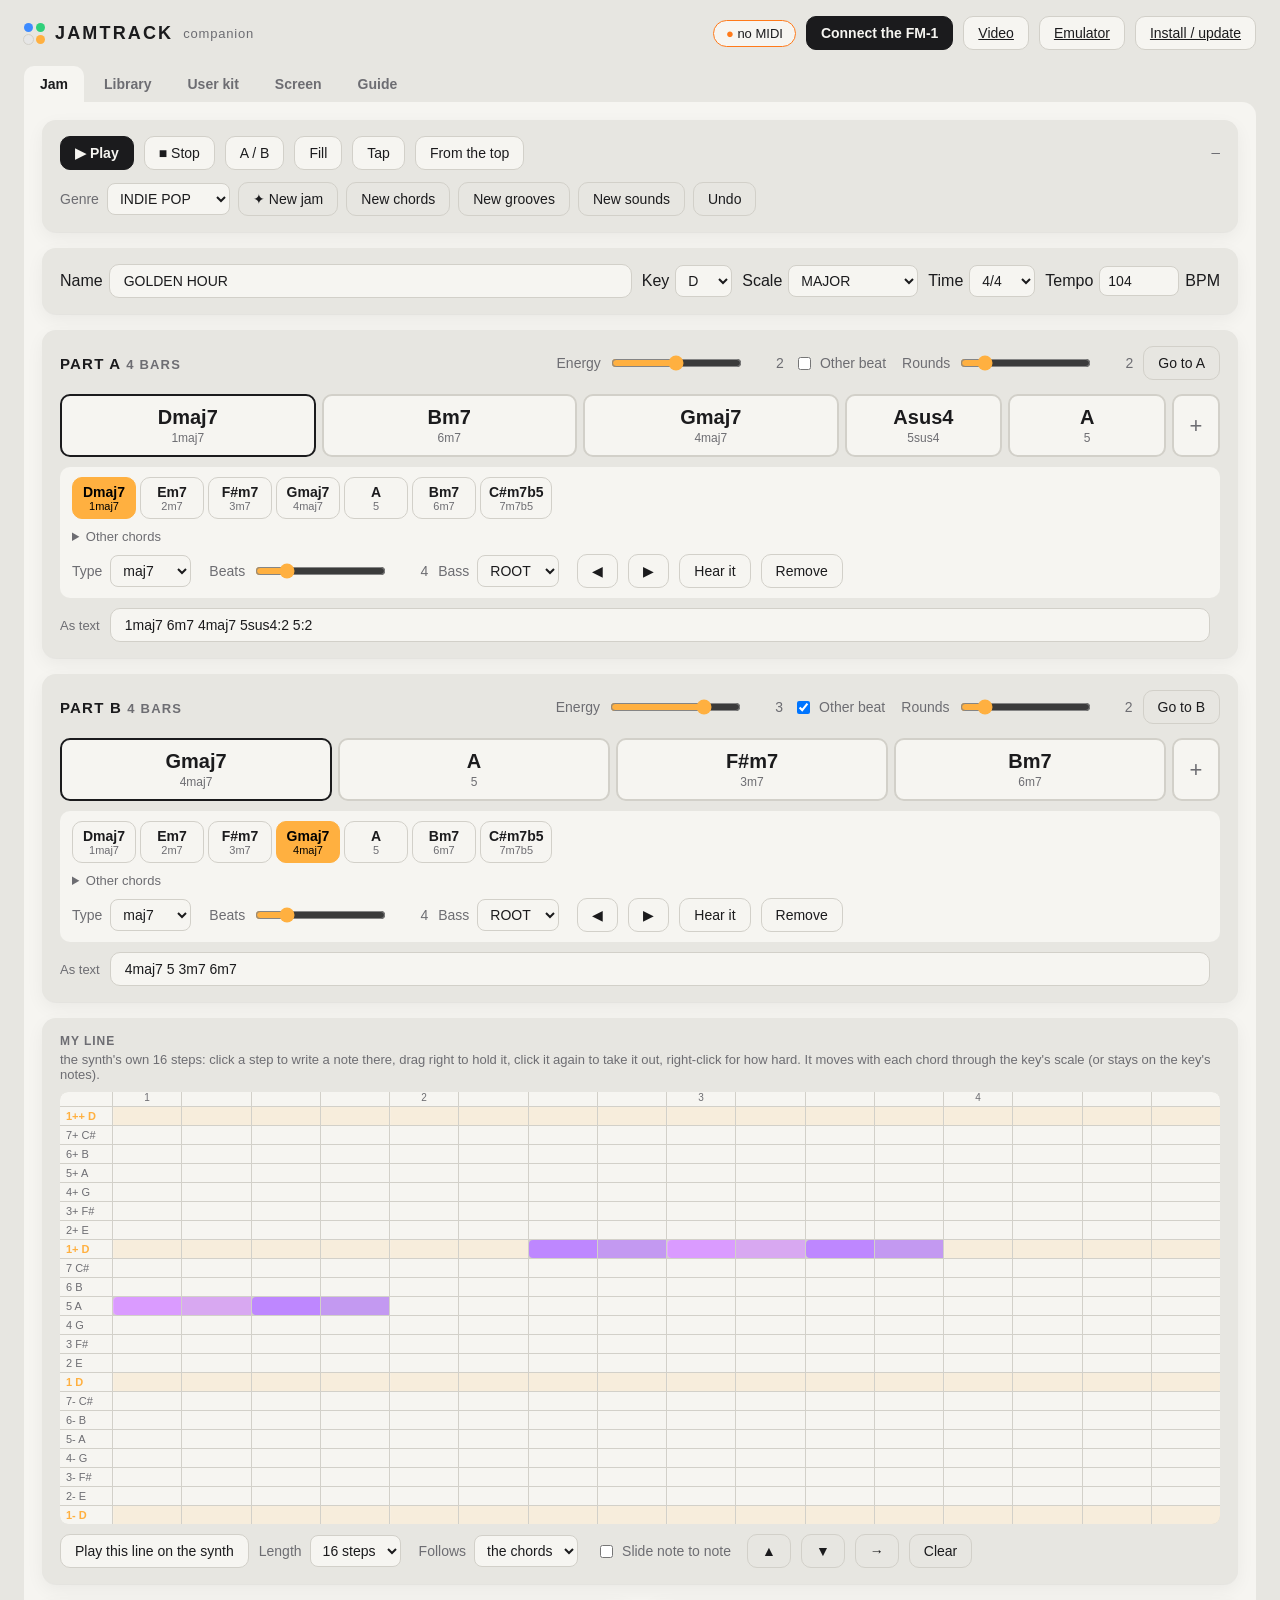
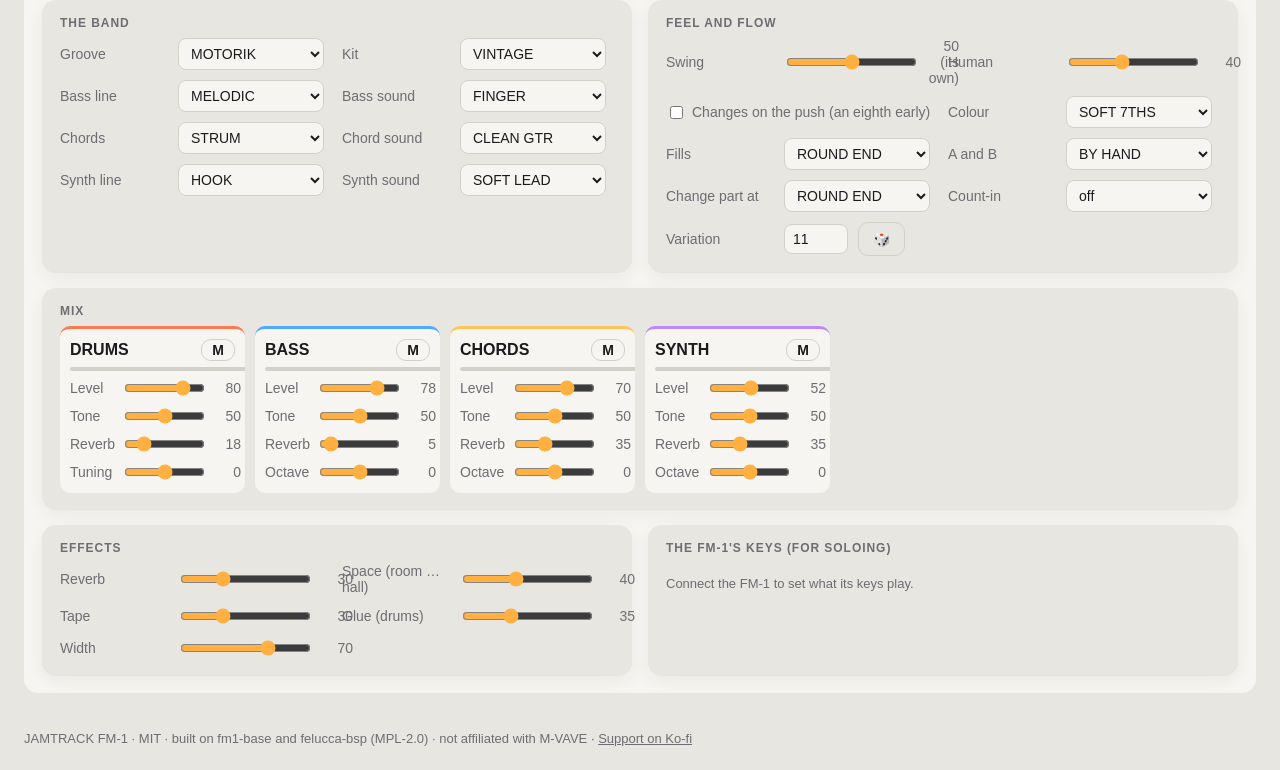
==== commit cebac5cc: "Links in the README and the companion footer Co-Authored-By: Claude Opus 5.5 <noreply@anthropic.com>" ====
--- a/companion/index.html
+++ b/companion/index.html
@@ -687,7 +687,7 @@
   </section>
 </main>
 
-<footer class="foot muted small">JAMTRACK FM-1 · MIT · built on fm1-base and felucca-bsp (MPL-2.0) · not affiliated with M-VAVE</footer>
+<footer class="foot muted small">JAMTRACK FM-1 · MIT · built on fm1-base and felucca-bsp (MPL-2.0) · not affiliated with M-VAVE · <a href="https://ko-fi.com/philipsknobs" target="_blank" rel="noopener">Support on Ko-fi</a></footer>
 <script type="module" src="app.js"></script>
 </body>
 </html>
